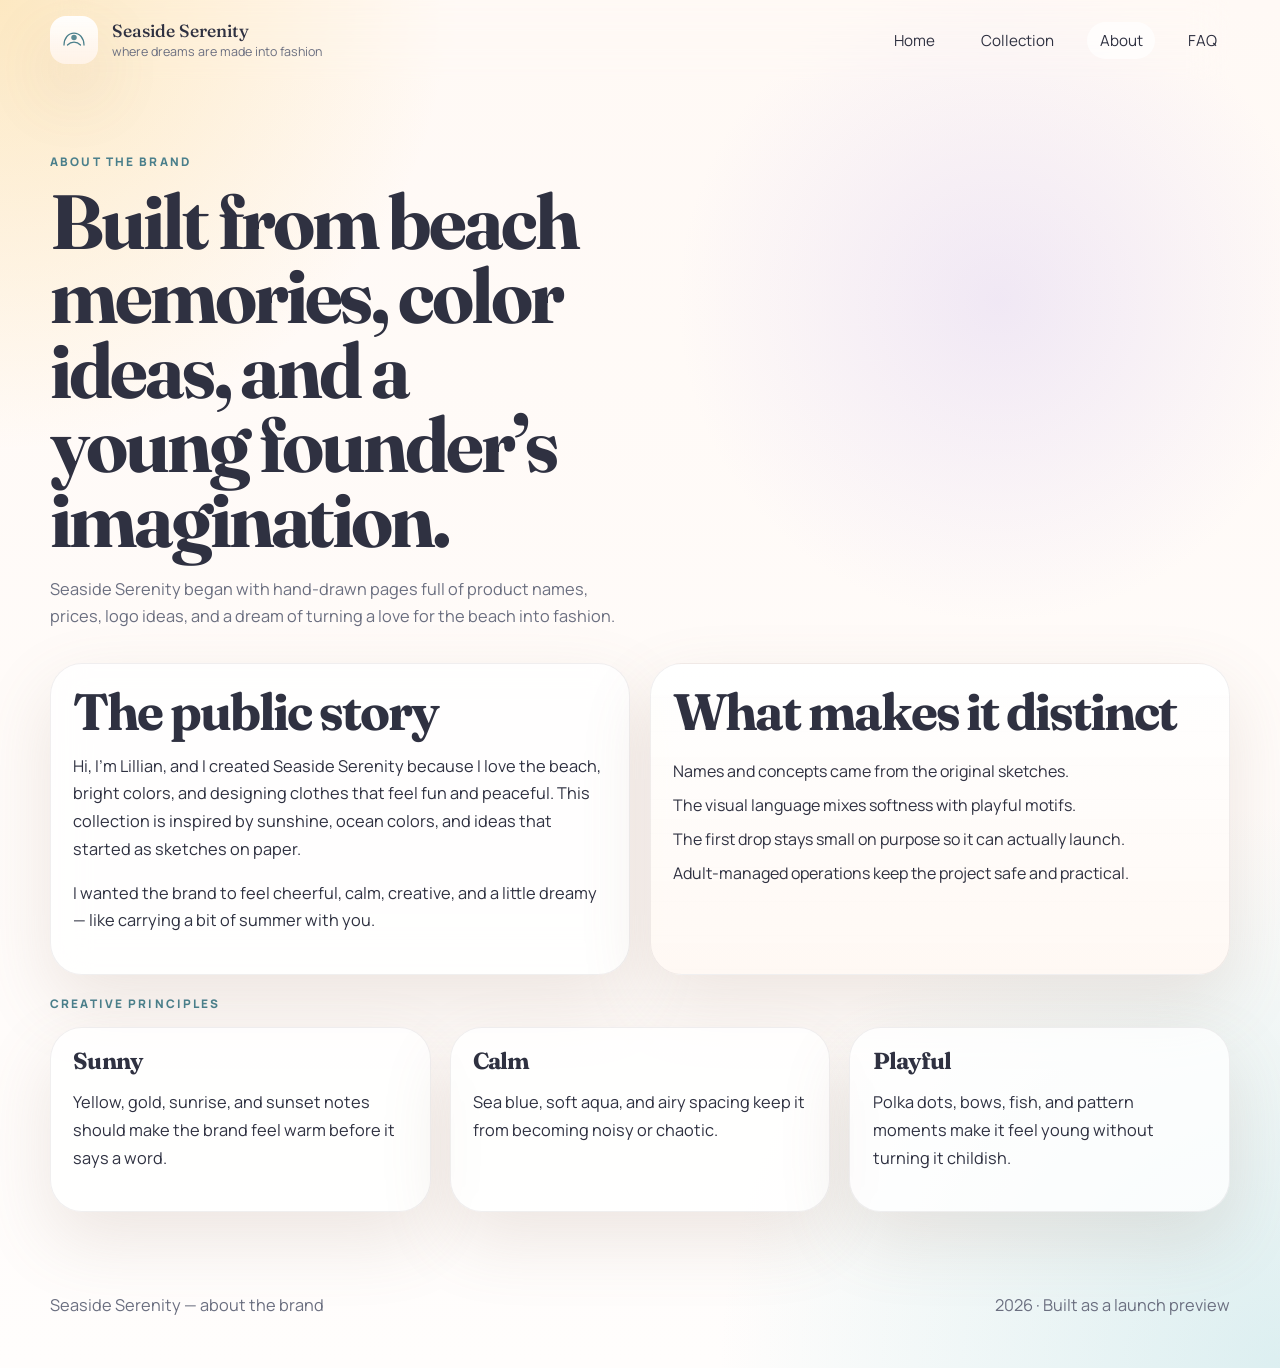
==== about.html @ aeed4488 "Initial Seaside Serenity launch preview" ====
<!DOCTYPE html>
<html lang="en">
  <head>
    <meta charset="UTF-8" />
    <meta name="viewport" content="width=device-width, initial-scale=1.0" />
    <title>About — Seaside Serenity</title>
    <meta name="description" content="The founder story and brand direction behind Seaside Serenity." />
    <link rel="preconnect" href="https://fonts.googleapis.com" />
    <link rel="preconnect" href="https://fonts.gstatic.com" crossorigin />
    <link
      href="https://fonts.googleapis.com/css2?family=Fraunces:opsz,wght@9..144,300;9..144,400;9..144,500;9..144,600&family=Manrope:wght@400;500;600;700;800&display=swap"
      rel="stylesheet"
    />
    <link rel="stylesheet" href="styles.css" />
  </head>
  <body>
    <div class="site-shell">
      <header class="topbar container">
        <a class="brand" href="index.html" aria-label="Seaside Serenity home">
          <span class="brand-mark" aria-hidden="true">
            <svg viewBox="0 0 64 64" role="img">
              <path d="M12 42c0-13.255 8.745-24 20-24s20 10.745 20 24" fill="none" stroke="currentColor" stroke-width="2.5" stroke-linecap="round" />
              <path d="M19 42c3.5-3.8 8-5.7 13-5.7 4.9 0 9.4 1.9 13 5.7" fill="none" stroke="currentColor" stroke-width="2.5" stroke-linecap="round" />
              <circle cx="32" cy="27" r="5.5" fill="currentColor" opacity=".9" />
            </svg>
          </span>
          <span>
            <strong>Seaside Serenity</strong>
            <em>where dreams are made into fashion</em>
          </span>
        </a>

        <button class="nav-toggle" aria-expanded="false" aria-controls="site-nav">Menu</button>
        <nav id="site-nav" class="site-nav">
          <a href="index.html">Home</a>
          <a href="collection.html">Collection</a>
          <a href="about.html" aria-current="page">About</a>
          <a href="index.html#faq">FAQ</a>
        </nav>
      </header>

      <main class="container section about-layout">
        <section class="about-hero reveal">
          <p class="eyebrow">About the brand</p>
          <h1>Built from beach memories, color ideas, and a young founder’s imagination.</h1>
          <p class="lede">
            Seaside Serenity began with hand-drawn pages full of product names, prices, logo ideas, and a dream of turning a love for the beach into fashion.
          </p>
        </section>

        <section class="about-grid">
          <article class="about-card card-soft reveal">
            <h2>The public story</h2>
            <p>
              Hi, I’m Lillian, and I created Seaside Serenity because I love the beach, bright colors, and designing clothes that feel fun and peaceful. This collection is inspired by sunshine, ocean colors, and ideas that started as sketches on paper.
            </p>
            <p>
              I wanted the brand to feel cheerful, calm, creative, and a little dreamy — like carrying a bit of summer with you.
            </p>
          </article>

          <article class="about-card lined-paper reveal delay-1">
            <h2>What makes it distinct</h2>
            <ul class="detail-list">
              <li>Names and concepts came from the original sketches.</li>
              <li>The visual language mixes softness with playful motifs.</li>
              <li>The first drop stays small on purpose so it can actually launch.</li>
              <li>Adult-managed operations keep the project safe and practical.</li>
            </ul>
          </article>
        </section>

        <section class="principles reveal">
          <p class="eyebrow">Creative principles</p>
          <div class="principle-grid">
            <article class="principle-card">
              <h3>Sunny</h3>
              <p>Yellow, gold, sunrise, and sunset notes should make the brand feel warm before it says a word.</p>
            </article>
            <article class="principle-card">
              <h3>Calm</h3>
              <p>Sea blue, soft aqua, and airy spacing keep it from becoming noisy or chaotic.</p>
            </article>
            <article class="principle-card">
              <h3>Playful</h3>
              <p>Polka dots, bows, fish, and pattern moments make it feel young without turning it childish.</p>
            </article>
          </div>
        </section>
      </main>

      <footer class="footer container">
        <p>Seaside Serenity — about the brand</p>
        <p><span id="year"></span> · Built as a launch preview</p>
      </footer>
    </div>
    <script src="script.js"></script>
  </body>
</html>
---- styles.css ----
:root {
  --bg: #fffaf4;
  --bg-alt: #fff3eb;
  --panel: rgba(255, 255, 255, 0.76);
  --panel-strong: rgba(255, 255, 255, 0.88);
  --text: #2f3141;
  --muted: #6b6f80;
  --sand: #ead8c6;
  --lavender: #c6b4ef;
  --sun: #f8c556;
  --coral: #f39b87;
  --sea: #8cced6;
  --deep-sea: #4a7f8b;
  --white: #ffffff;
  --line: rgba(64, 53, 71, 0.1);
  --shadow: 0 28px 70px rgba(145, 109, 91, 0.16);
  --radius-xl: 32px;
  --radius-lg: 24px;
  --radius-md: 18px;
  --max-width: 1180px;
}

* {
  box-sizing: border-box;
}

html {
  scroll-behavior: smooth;
}

body {
  margin: 0;
  min-height: 100vh;
  font-family: "Manrope", sans-serif;
  color: var(--text);
  background:
    radial-gradient(circle at top left, rgba(248, 197, 86, 0.32), transparent 24%),
    radial-gradient(circle at 78% 22%, rgba(198, 180, 239, 0.26), transparent 22%),
    radial-gradient(circle at bottom right, rgba(140, 206, 214, 0.3), transparent 30%),
    linear-gradient(180deg, #fff9f5 0%, #fffdfc 100%);
}

body::before {
  content: "";
  position: fixed;
  inset: 0;
  pointer-events: none;
  background-image:
    linear-gradient(rgba(255,255,255,0.28) 1px, transparent 1px),
    linear-gradient(90deg, rgba(255,255,255,0.18) 1px, transparent 1px);
  background-size: 36px 36px;
  mask-image: radial-gradient(circle at center, black, transparent 80%);
  opacity: 0.38;
}

img {
  max-width: 100%;
  display: block;
}

.site-shell {
  position: relative;
}

.container {
  width: min(calc(100% - 2rem), var(--max-width));
  margin: 0 auto;
}

.section {
  padding: 2rem 0 4rem;
}

.topbar {
  display: flex;
  align-items: center;
  justify-content: space-between;
  gap: 1rem;
  padding: 1rem 0;
  position: sticky;
  top: 0;
  z-index: 20;
  backdrop-filter: blur(18px);
}

.brand {
  display: inline-flex;
  align-items: center;
  gap: 0.9rem;
  text-decoration: none;
  color: inherit;
}

.brand span:last-child {
  display: flex;
  flex-direction: column;
  gap: 0.1rem;
}

.brand strong {
  font-family: "Fraunces", serif;
  font-size: 1.1rem;
  font-weight: 500;
}

.brand em {
  font-style: normal;
  color: var(--muted);
  font-size: 0.78rem;
}

.brand-mark {
  width: 3rem;
  height: 3rem;
  display: inline-grid;
  place-items: center;
  border-radius: 16px;
  background: linear-gradient(180deg, rgba(255,255,255,0.95), rgba(255,243,235,0.85));
  box-shadow: var(--shadow);
  color: var(--deep-sea);
}

.brand-mark svg {
  width: 2rem;
  height: 2rem;
}

.site-nav {
  display: flex;
  align-items: center;
  gap: 1.25rem;
}

.site-nav a,
.nav-toggle {
  color: var(--text);
  text-decoration: none;
  font-size: 0.95rem;
  background: transparent;
  border: 0;
  cursor: pointer;
  padding: 0.5rem 0.8rem;
  border-radius: 999px;
}

.site-nav a:hover,
.site-nav a[aria-current="page"],
.nav-toggle:hover {
  background: rgba(255,255,255,0.7);
}

.nav-toggle {
  display: none;
}

.hero {
  display: grid;
  grid-template-columns: minmax(0, 1.03fr) minmax(320px, 0.97fr);
  align-items: center;
  gap: 2rem;
  min-height: calc(100vh - 5.5rem);
}

.eyebrow {
  margin: 0 0 0.8rem;
  text-transform: uppercase;
  letter-spacing: 0.18em;
  font-size: 0.74rem;
  font-weight: 800;
  color: var(--deep-sea);
}

h1,
h2,
h3 {
  margin: 0;
  font-family: "Fraunces", serif;
  line-height: 0.97;
  letter-spacing: -0.04em;
}

h1 {
  font-size: clamp(3rem, 6vw, 5.5rem);
  max-width: 11ch;
}

h2 {
  font-size: clamp(2rem, 4vw, 3.25rem);
}

h3 {
  font-size: 1.45rem;
}

.lede,
p {
  line-height: 1.7;
  font-size: 1.02rem;
}

.lede {
  max-width: 58ch;
  color: var(--muted);
  margin: 1.15rem 0 0;
}

.hero-actions {
  display: flex;
  flex-wrap: wrap;
  gap: 0.9rem;
  margin-top: 1.6rem;
}

.button {
  display: inline-flex;
  align-items: center;
  justify-content: center;
  min-height: 3.1rem;
  padding: 0.9rem 1.3rem;
  border-radius: 999px;
  text-decoration: none;
  font-weight: 700;
  transition: transform 160ms ease, box-shadow 160ms ease, background 160ms ease;
}

.button:hover {
  transform: translateY(-1px);
}

.button-primary {
  background: linear-gradient(135deg, #2f6671, #4d95a5);
  color: white;
  box-shadow: 0 18px 50px rgba(77, 149, 165, 0.28);
}

.button-secondary {
  background: rgba(255,255,255,0.76);
  color: var(--text);
  border: 1px solid rgba(64, 53, 71, 0.08);
}

.hero-notes,
.detail-list {
  list-style: none;
  padding: 0;
  margin: 1.5rem 0 0;
  display: flex;
  flex-wrap: wrap;
  gap: 0.75rem;
}

.hero-notes li,
.pill,
.floating-tag {
  padding: 0.6rem 0.9rem;
  border-radius: 999px;
  background: rgba(255,255,255,0.75);
  border: 1px solid rgba(64, 53, 71, 0.08);
  box-shadow: 0 12px 30px rgba(125, 97, 82, 0.08);
}

.hero-art {
  position: relative;
  min-height: 560px;
  display: grid;
  place-items: center;
}

.sun-card {
  width: min(100%, 520px);
  aspect-ratio: 0.9;
  border-radius: 44px;
  padding: 1.15rem;
  background:
    linear-gradient(180deg, rgba(255,255,255,0.72), rgba(255,255,255,0.52)),
    linear-gradient(140deg, rgba(248, 197, 86, 0.15), rgba(198, 180, 239, 0.18), rgba(140, 206, 214, 0.18));
  position: relative;
}

.card-shadow {
  box-shadow: var(--shadow);
}

.sun-card-inner {
  height: 100%;
  border-radius: 36px;
  padding: 1.6rem;
  background: linear-gradient(180deg, rgba(255, 248, 241, 0.94), rgba(255,255,255,0.84));
  border: 1px solid rgba(64,53,71,0.08);
  display: flex;
  flex-direction: column;
}

.sun-card-inner h2 {
  font-size: clamp(2.5rem, 4.4vw, 4.4rem);
  margin-top: 0.25rem;
}

.sun-card-inner p {
  color: var(--muted);
  max-width: 28ch;
}

.mini-label,
.product-topline span,
.strip-panel span {
  font-size: 0.78rem;
  text-transform: uppercase;
  letter-spacing: 0.16em;
  font-weight: 800;
  color: var(--deep-sea);
}

.sun-arch {
  margin-top: auto;
  position: relative;
  height: 260px;
  border-radius: 220px 220px 32px 32px;
  overflow: hidden;
  background: linear-gradient(180deg, #fff0d1 0%, #ffcda5 37%, #8fcfd9 72%, #6ab0bb 100%);
}

.sun {
  width: 104px;
  height: 104px;
  border-radius: 50%;
  background: radial-gradient(circle at 35% 35%, #fff7cf 0%, #f9db7d 42%, #f2ba4b 80%);
  position: absolute;
  left: 50%;
  top: 50px;
  transform: translateX(-50%);
  box-shadow: 0 0 0 18px rgba(255, 245, 204, 0.32);
}

.wave {
  position: absolute;
  left: -10%;
  width: 120%;
  border-radius: 100% 100% 0 0;
}

.wave-one {
  bottom: 82px;
  height: 120px;
  background: rgba(255,255,255,0.26);
}

.wave-two {
  bottom: 40px;
  height: 100px;
  background: rgba(255,255,255,0.4);
}

.wave-three {
  bottom: 0;
  height: 96px;
  background: rgba(255,255,255,0.72);
}

.floating-tag {
  position: absolute;
  font-weight: 700;
  backdrop-filter: blur(10px);
}

.tag-a { top: 9%; right: 7%; }
.tag-b { bottom: 21%; left: 1%; }
.tag-c { bottom: 8%; right: 14%; }

.story-grid,
.about-grid,
.faq-grid,
.principle-grid,
.strip-panels {
  display: grid;
  gap: 1.2rem;
}

.story-grid,
.about-grid {
  grid-template-columns: repeat(2, minmax(0, 1fr));
}

.story-card,
.product-card,
.faq-card,
.about-card,
.principle-card,
.strip-panel,
.detail-card {
  border-radius: var(--radius-xl);
  border: 1px solid rgba(64, 53, 71, 0.08);
}

.story-card,
.faq-card,
.about-card,
.principle-card,
.strip-panel,
.detail-card {
  padding: 1.4rem;
}

.card-soft,
.faq-card,
.principle-card,
.strip-panel,
.detail-card {
  background: var(--panel);
  backdrop-filter: blur(18px);
  box-shadow: var(--shadow);
}

.lined-paper {
  background:
    linear-gradient(180deg, rgba(255,255,255,0.9), rgba(255,248,243,0.92)),
    repeating-linear-gradient(180deg, transparent 0, transparent 33px, rgba(98, 132, 140, 0.08) 33px, rgba(98, 132, 140, 0.08) 34px);
  box-shadow: var(--shadow);
}

.pill-row {
  display: flex;
  flex-wrap: wrap;
  gap: 0.7rem;
  margin: 1rem 0 1.2rem;
}

.muted { color: var(--muted); }

.section-heading {
  display: grid;
  gap: 0.6rem;
  max-width: 56rem;
  margin-bottom: 1.7rem;
}

.product-grid {
  display: grid;
  grid-template-columns: repeat(3, minmax(0, 1fr));
  gap: 1.2rem;
}

.product-card {
  overflow: hidden;
  background: var(--panel-strong);
  box-shadow: var(--shadow);
}

.product-art,
.detail-visual {
  min-height: 250px;
  background-color: #f4ece6;
  position: relative;
  overflow: hidden;
}

.product-art::before,
.product-art::after,
.detail-visual::before,
.detail-visual::after {
  content: "";
  position: absolute;
}

.sunset-art {
  background: linear-gradient(180deg, #ffe6bd 0%, #f9bf9a 36%, #8ec8d2 69%, #4f8793 100%);
}

.sunset-art::before,
.sunrise-art::before,
.yellow-art::before {
  width: 102px;
  height: 102px;
  border-radius: 50%;
  left: 50%;
  top: 46px;
  transform: translateX(-50%);
  background: radial-gradient(circle at 30% 30%, #fff7d5, #f4c864 78%);
}

.sunset-art::after,
.sunrise-art::after,
.yellow-art::after,
.detail-visual::after {
  left: -8%;
  width: 116%;
  bottom: -18px;
  height: 130px;
  border-radius: 100% 100% 0 0;
  background: rgba(255,255,255,0.72);
}

.sunrise-art {
  background: linear-gradient(180deg, #ffefcf 0%, #efd7ff 32%, #9ddce5 72%, #6aaeb9 100%);
}

.sunrise-art::before {
  box-shadow: 0 0 0 14px rgba(255, 248, 214, 0.22);
}

.sunrise-art::after {
  background: rgba(255,255,255,0.7);
  height: 150px;
}

.yellow-art {
  background: linear-gradient(180deg, #fff6d5 0%, #ffe595 45%, #ffd160 100%);
}

.yellow-art::before {
  top: 58px;
  width: 122px;
  height: 122px;
}

.yellow-art::after {
  display: none;
}

.fish-art {
  background: linear-gradient(180deg, #c0ecf1 0%, #9ed6de 38%, #5e92a0 100%);
}

.fish-art::before {
  width: 146px;
  height: 86px;
  left: 50%;
  top: 98px;
  transform: translateX(-50%);
  background: linear-gradient(135deg, #fff3ce, #f8ca6d);
  clip-path: ellipse(44% 48% at 42% 50%);
  border-radius: 50%;
}

.fish-art::after {
  width: 52px;
  height: 46px;
  right: 31%;
  top: 118px;
  background: linear-gradient(135deg, #ffd98b, #f3b64b);
  clip-path: polygon(0 50%, 100% 0, 100% 100%);
}

.bow-art {
  background: linear-gradient(180deg, #efeff4 0%, #cfcfdb 100%);
}

.bow-art::before,
.bow-art::after {
  top: 102px;
  width: 112px;
  height: 76px;
  background: #7c7e8c;
}

.bow-art::before {
  left: calc(50% - 76px);
  clip-path: polygon(0 50%, 100% 0, 78% 100%);
}

.bow-art::after {
  right: calc(50% - 76px);
  clip-path: polygon(100% 50%, 0 0, 22% 100%);
}

.dot-art {
  background: linear-gradient(180deg, #fffdfc 0%, #f2e7da 100%);
}

.dot-art::before {
  inset: 26px;
  background:
    radial-gradient(circle, rgba(84, 127, 139, 0.9) 0 12px, transparent 13px) 0 0 / 96px 96px,
    radial-gradient(circle, rgba(84, 127, 139, 0.9) 0 12px, transparent 13px) 48px 48px / 96px 96px;
}

.dot-art::after {
  display: none;
}

.product-body {
  padding: 1.2rem;
}

.product-topline {
  display: flex;
  justify-content: space-between;
  align-items: center;
  gap: 1rem;
}

.product-topline strong {
  font-size: 1rem;
}

.collection-strip {
  display: grid;
  gap: 1.5rem;
  padding: 2rem;
  border-radius: 36px;
  background: linear-gradient(135deg, rgba(79, 135, 147, 0.12), rgba(255, 255, 255, 0.76), rgba(243, 155, 135, 0.12));
  border: 1px solid rgba(64,53,71,0.08);
}

.strip-panels {
  grid-template-columns: repeat(3, minmax(0, 1fr));
}

.faq-grid,
.principle-grid {
  grid-template-columns: repeat(3, minmax(0, 1fr));
}

.footer {
  display: flex;
  justify-content: space-between;
  gap: 1rem;
  padding: 0 0 2rem;
  color: var(--muted);
  font-size: 0.95rem;
}

.about-layout {
  padding-top: 4.5rem;
}

.about-hero,
.collection-header {
  max-width: 56rem;
  margin-bottom: 2rem;
}

.principles {
  margin-top: 1.2rem;
}

.detail-grid {
  display: grid;
  gap: 1rem;
}

.detail-card {
  display: grid;
  grid-template-columns: 260px minmax(0, 1fr);
  gap: 1.1rem;
  align-items: center;
}

.detail-visual {
  min-height: 220px;
  border-radius: 22px;
}

.reveal {
  opacity: 0;
  transform: translateY(18px);
  animation: rise 680ms ease forwards;
}

.delay-1 { animation-delay: 120ms; }
.delay-2 { animation-delay: 240ms; }

@keyframes rise {
  to {
    opacity: 1;
    transform: translateY(0);
  }
}

@media (max-width: 980px) {
  .hero,
  .story-grid,
  .about-grid,
  .product-grid,
  .faq-grid,
  .principle-grid,
  .strip-panels,
  .detail-card {
    grid-template-columns: 1fr;
  }

  .hero {
    min-height: auto;
    padding-top: 3rem;
  }

  .hero-art {
    min-height: 440px;
  }

  h1 {
    max-width: 14ch;
  }
}

@media (max-width: 760px) {
  .topbar {
    align-items: flex-start;
    flex-wrap: wrap;
  }

  .nav-toggle {
    display: inline-flex;
    margin-left: auto;
  }

  .site-nav {
    display: none;
    width: 100%;
    flex-direction: column;
    align-items: stretch;
    padding-bottom: 0.5rem;
  }

  .site-nav.open {
    display: flex;
  }

  .site-nav a {
    background: rgba(255,255,255,0.6);
  }

  .section {
    padding: 1rem 0 3rem;
  }

  .footer {
    flex-direction: column;
  }

  .detail-card {
    padding: 1rem;
  }
}
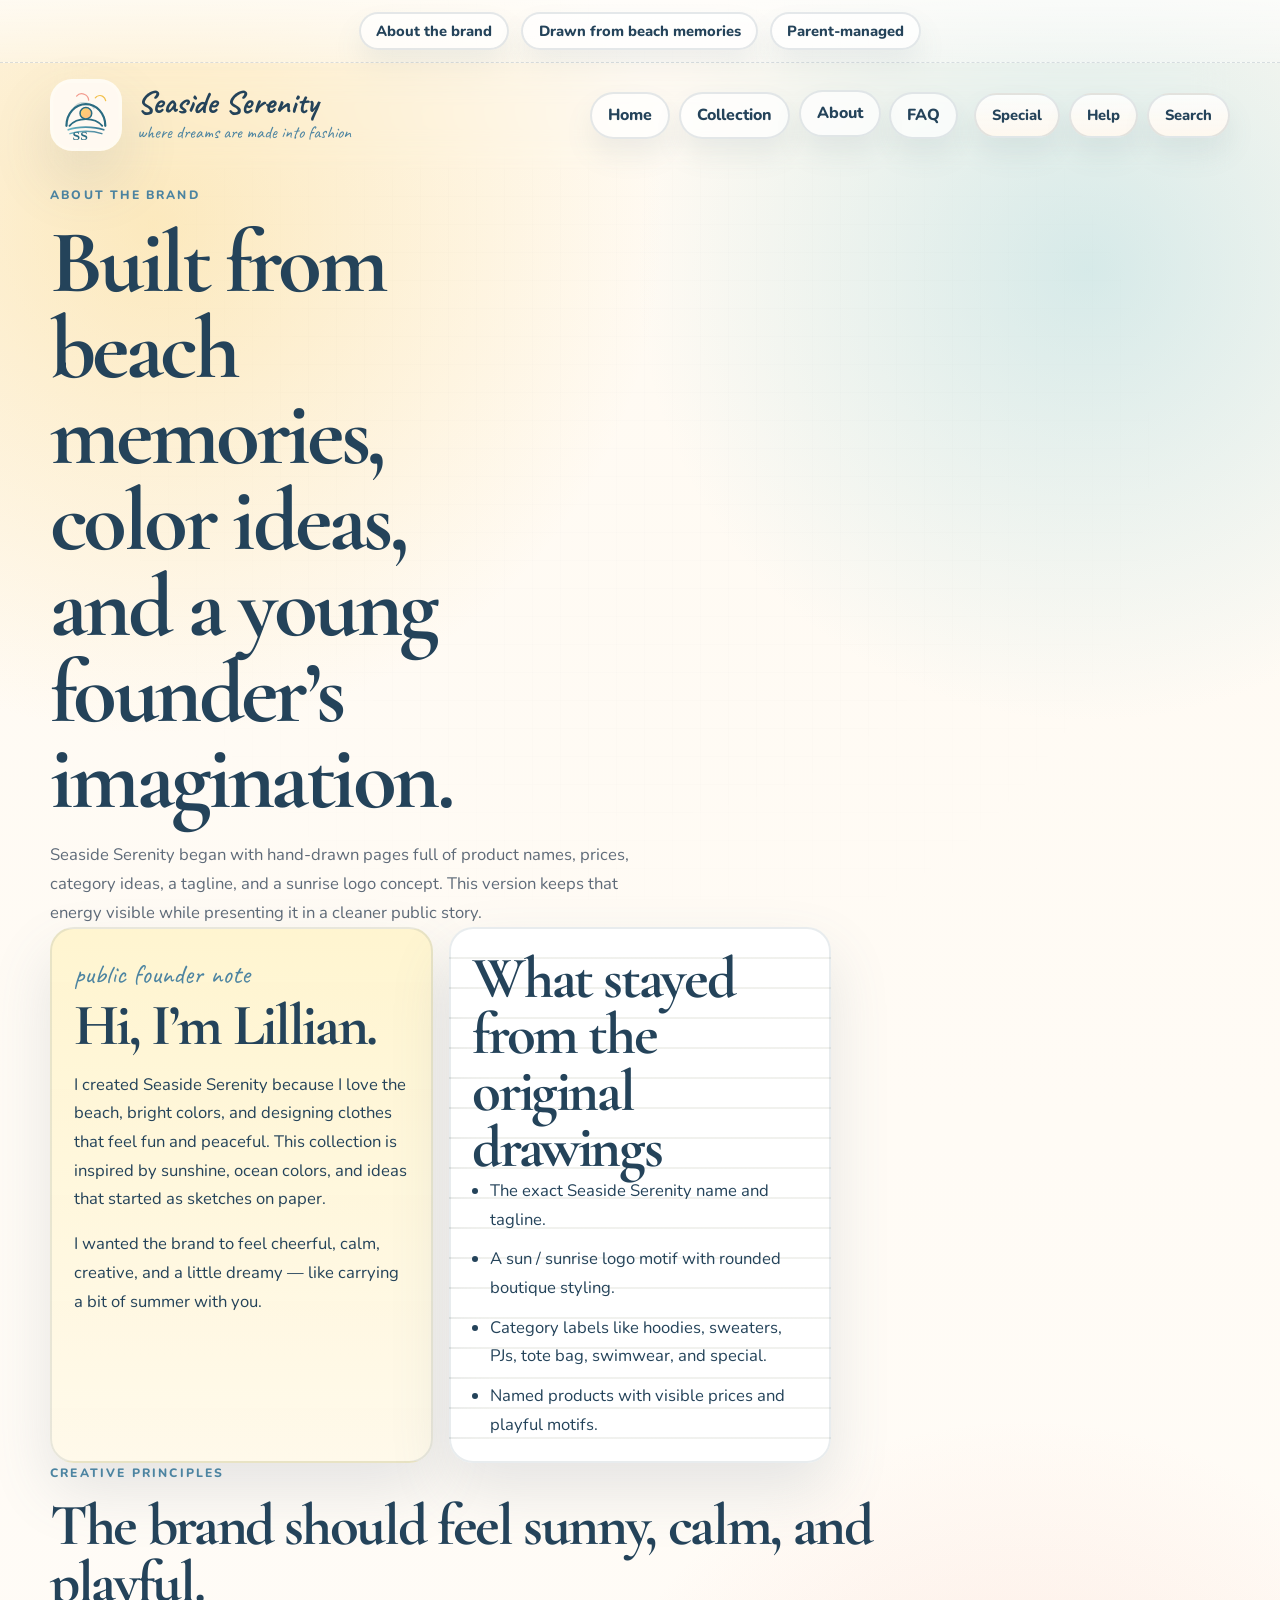
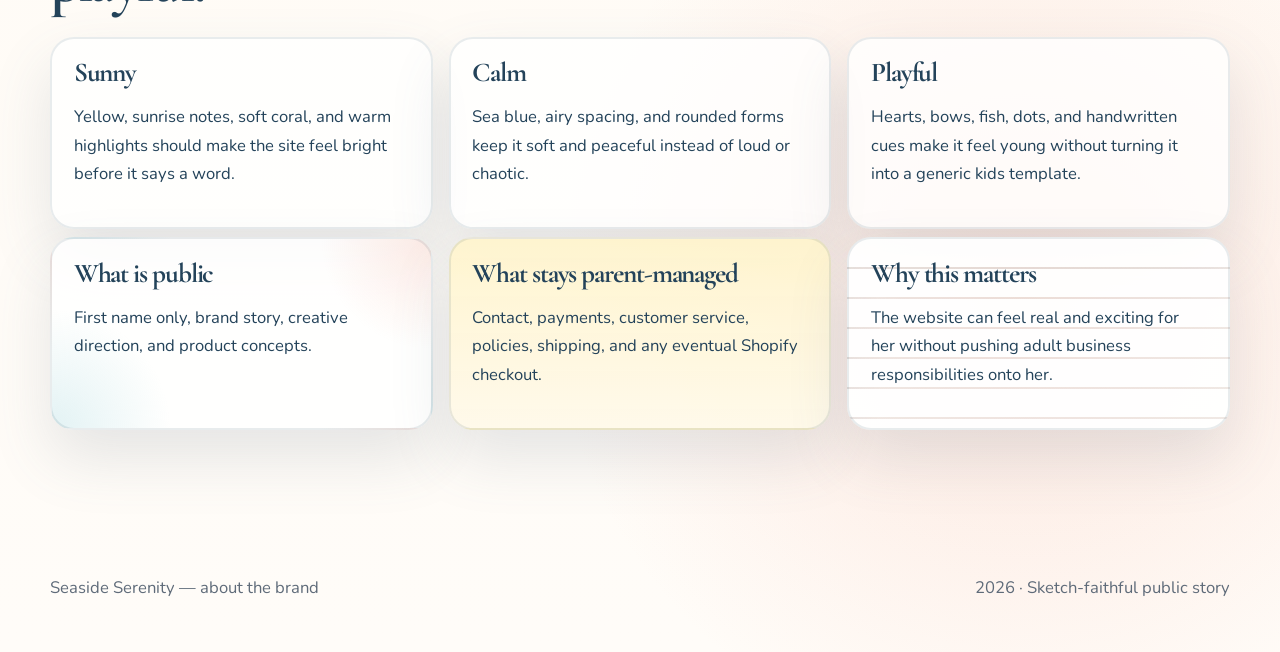
==== commit 3a2016f0: "Refine site to match sketch structure and chrome" ====
--- a/about.html
+++ b/about.html
@@ -4,26 +4,28 @@
     <meta charset="UTF-8" />
     <meta name="viewport" content="width=device-width, initial-scale=1.0" />
     <title>About — Seaside Serenity</title>
-    <meta name="description" content="The founder story and brand direction behind Seaside Serenity." />
+    <meta name="description" content="The public founder story and creative direction behind Seaside Serenity." />
     <link rel="preconnect" href="https://fonts.googleapis.com" />
     <link rel="preconnect" href="https://fonts.gstatic.com" crossorigin />
     <link
-      href="https://fonts.googleapis.com/css2?family=Fraunces:opsz,wght@9..144,300;9..144,400;9..144,500;9..144,600&family=Manrope:wght@400;500;600;700;800&display=swap"
+      href="https://fonts.googleapis.com/css2?family=Caveat:wght@500;700&family=Cormorant+Garamond:wght@400;500;600;700&family=Nunito:wght@500;700;800&display=swap"
       rel="stylesheet"
     />
     <link rel="stylesheet" href="styles.css" />
   </head>
   <body>
     <div class="site-shell">
+      <div class="announcement-bar">
+        <div class="container announcement-inner">
+          <span>About the brand</span>
+          <span>Drawn from beach memories</span>
+          <span>Parent-managed</span>
+        </div>
+      </div>
+
       <header class="topbar container">
         <a class="brand" href="index.html" aria-label="Seaside Serenity home">
-          <span class="brand-mark" aria-hidden="true">
-            <svg viewBox="0 0 64 64" role="img">
-              <path d="M12 42c0-13.255 8.745-24 20-24s20 10.745 20 24" fill="none" stroke="currentColor" stroke-width="2.5" stroke-linecap="round" />
-              <path d="M19 42c3.5-3.8 8-5.7 13-5.7 4.9 0 9.4 1.9 13 5.7" fill="none" stroke="currentColor" stroke-width="2.5" stroke-linecap="round" />
-              <circle cx="32" cy="27" r="5.5" fill="currentColor" opacity=".9" />
-            </svg>
-          </span>
+          <img src="assets/logo-seaside-serenity.svg" alt="Seaside Serenity logo" />
           <span>
             <strong>Seaside Serenity</strong>
             <em>where dreams are made into fashion</em>
@@ -31,12 +33,20 @@
         </a>
 
         <button class="nav-toggle" aria-expanded="false" aria-controls="site-nav">Menu</button>
-        <nav id="site-nav" class="site-nav">
-          <a href="index.html">Home</a>
-          <a href="collection.html">Collection</a>
-          <a href="about.html" aria-current="page">About</a>
-          <a href="index.html#faq">FAQ</a>
-        </nav>
+
+        <div class="header-actions">
+          <nav id="site-nav" class="site-nav" aria-label="Primary">
+            <a href="index.html">Home</a>
+            <a href="collection.html">Collection</a>
+            <a href="about.html" aria-current="page">About</a>
+            <a href="index.html#faq">FAQ</a>
+          </nav>
+          <div class="utility-actions">
+            <a class="utility-pill" href="collection.html#special">Special</a>
+            <a class="utility-pill" href="index.html#faq">Help</a>
+            <a class="utility-pill" href="collection.html">Search</a>
+          </div>
+        </div>
       </header>
 
       <main class="container section about-layout">
@@ -44,46 +54,67 @@
           <p class="eyebrow">About the brand</p>
           <h1>Built from beach memories, color ideas, and a young founder’s imagination.</h1>
           <p class="lede">
-            Seaside Serenity began with hand-drawn pages full of product names, prices, logo ideas, and a dream of turning a love for the beach into fashion.
+            Seaside Serenity began with hand-drawn pages full of product names, prices, category ideas, a tagline, and a sunrise logo concept. This version keeps that energy visible while presenting it in a cleaner public story.
           </p>
         </section>
 
         <section class="about-grid">
-          <article class="about-card card-soft reveal">
-            <h2>The public story</h2>
+          <article class="about-card note-card reveal">
+            <p class="scribble">public founder note</p>
+            <h2>Hi, I’m Lillian.</h2>
             <p>
-              Hi, I’m Lillian, and I created Seaside Serenity because I love the beach, bright colors, and designing clothes that feel fun and peaceful. This collection is inspired by sunshine, ocean colors, and ideas that started as sketches on paper.
+              I created Seaside Serenity because I love the beach, bright colors, and designing clothes that feel fun and peaceful. This collection is inspired by sunshine, ocean colors, and ideas that started as sketches on paper.
             </p>
             <p>
               I wanted the brand to feel cheerful, calm, creative, and a little dreamy — like carrying a bit of summer with you.
             </p>
           </article>
 
-          <article class="about-card lined-paper reveal delay-1">
-            <h2>What makes it distinct</h2>
-            <ul class="detail-list">
-              <li>Names and concepts came from the original sketches.</li>
-              <li>The visual language mixes softness with playful motifs.</li>
-              <li>The first drop stays small on purpose so it can actually launch.</li>
-              <li>Adult-managed operations keep the project safe and practical.</li>
+          <article class="about-card lined-card reveal delay-1">
+            <h2>What stayed from the original drawings</h2>
+            <ul class="detail-list stacked">
+              <li>The exact Seaside Serenity name and tagline.</li>
+              <li>A sun / sunrise logo motif with rounded boutique styling.</li>
+              <li>Category labels like hoodies, sweaters, PJs, tote bag, swimwear, and special.</li>
+              <li>Named products with visible prices and playful motifs.</li>
             </ul>
           </article>
         </section>
 
         <section class="principles reveal">
-          <p class="eyebrow">Creative principles</p>
+          <div class="section-heading left">
+            <p class="eyebrow">Creative principles</p>
+            <h2>The brand should feel sunny, calm, and playful.</h2>
+          </div>
           <div class="principle-grid">
             <article class="principle-card">
               <h3>Sunny</h3>
-              <p>Yellow, gold, sunrise, and sunset notes should make the brand feel warm before it says a word.</p>
+              <p>Yellow, sunrise notes, soft coral, and warm highlights should make the site feel bright before it says a word.</p>
             </article>
             <article class="principle-card">
               <h3>Calm</h3>
-              <p>Sea blue, soft aqua, and airy spacing keep it from becoming noisy or chaotic.</p>
+              <p>Sea blue, airy spacing, and rounded forms keep it soft and peaceful instead of loud or chaotic.</p>
             </article>
             <article class="principle-card">
               <h3>Playful</h3>
-              <p>Polka dots, bows, fish, and pattern moments make it feel young without turning it childish.</p>
+              <p>Hearts, bows, fish, dots, and handwritten cues make it feel young without turning it into a generic kids template.</p>
+            </article>
+          </div>
+        </section>
+
+        <section class="section sketch-board reveal">
+          <div class="board-grid">
+            <article class="board-card wash-card">
+              <h3>What is public</h3>
+              <p>First name only, brand story, creative direction, and product concepts.</p>
+            </article>
+            <article class="board-card note-card">
+              <h3>What stays parent-managed</h3>
+              <p>Contact, payments, customer service, policies, shipping, and any eventual Shopify checkout.</p>
+            </article>
+            <article class="board-card lined-card">
+              <h3>Why this matters</h3>
+              <p>The website can feel real and exciting for her without pushing adult business responsibilities onto her.</p>
             </article>
           </div>
         </section>
@@ -91,7 +122,7 @@
 
       <footer class="footer container">
         <p>Seaside Serenity — about the brand</p>
-        <p><span id="year"></span> · Built as a launch preview</p>
+        <p><span id="year"></span> · Sketch-faithful public story</p>
       </footer>
     </div>
     <script src="script.js"></script>
--- a/styles.css
+++ b/styles.css
@@ -1,22 +1,24 @@
 :root {
-  --bg: #fffaf4;
-  --bg-alt: #fff3eb;
-  --panel: rgba(255, 255, 255, 0.76);
-  --panel-strong: rgba(255, 255, 255, 0.88);
-  --text: #2f3141;
-  --muted: #6b6f80;
-  --sand: #ead8c6;
-  --lavender: #c6b4ef;
-  --sun: #f8c556;
-  --coral: #f39b87;
-  --sea: #8cced6;
-  --deep-sea: #4a7f8b;
-  --white: #ffffff;
-  --line: rgba(64, 53, 71, 0.1);
-  --shadow: 0 28px 70px rgba(145, 109, 91, 0.16);
-  --radius-xl: 32px;
+  --bg: #fff8ef;
+  --bg-alt: #fff0da;
+  --ink: #24435a;
+  --muted: #5f6b79;
+  --sun: #f6c757;
+  --sand: #efd3ac;
+  --sea: #88cad5;
+  --sea-deep: #4c84a1;
+  --coral: #f4a48e;
+  --foam: #fcfbf8;
+  --lavender: #d8c8f1;
+  --line: rgba(36, 67, 90, 0.14);
+  --panel: rgba(255, 255, 255, 0.78);
+  --panel-strong: rgba(255, 255, 255, 0.92);
+  --shadow: 0 28px 60px rgba(91, 114, 130, 0.16);
+  --shadow-soft: 0 16px 28px rgba(91, 114, 130, 0.1);
+  --radius-xl: 34px;
   --radius-lg: 24px;
   --radius-md: 18px;
+  --radius-sm: 14px;
   --max-width: 1180px;
 }
 
@@ -31,13 +33,13 @@
 body {
   margin: 0;
   min-height: 100vh;
-  font-family: "Manrope", sans-serif;
-  color: var(--text);
-  background:
-    radial-gradient(circle at top left, rgba(248, 197, 86, 0.32), transparent 24%),
-    radial-gradient(circle at 78% 22%, rgba(198, 180, 239, 0.26), transparent 22%),
-    radial-gradient(circle at bottom right, rgba(140, 206, 214, 0.3), transparent 30%),
-    linear-gradient(180deg, #fff9f5 0%, #fffdfc 100%);
+  font-family: "Nunito", sans-serif;
+  color: var(--ink);
+  background:
+    radial-gradient(circle at 12% 10%, rgba(246, 199, 87, 0.34), transparent 22%),
+    radial-gradient(circle at 85% 12%, rgba(136, 202, 213, 0.34), transparent 20%),
+    radial-gradient(circle at 80% 84%, rgba(244, 164, 142, 0.24), transparent 22%),
+    linear-gradient(180deg, #fffaf2 0%, #fffcf8 100%);
 }
 
 body::before {
@@ -45,12 +47,12 @@
   position: fixed;
   inset: 0;
   pointer-events: none;
+  opacity: 0.22;
   background-image:
-    linear-gradient(rgba(255,255,255,0.28) 1px, transparent 1px),
-    linear-gradient(90deg, rgba(255,255,255,0.18) 1px, transparent 1px);
-  background-size: 36px 36px;
-  mask-image: radial-gradient(circle at center, black, transparent 80%);
-  opacity: 0.38;
+    linear-gradient(rgba(36, 67, 90, 0.05) 1px, transparent 1px),
+    linear-gradient(90deg, rgba(36, 67, 90, 0.05) 1px, transparent 1px);
+  background-size: 28px 28px;
+  mask-image: radial-gradient(circle at center, black 26%, transparent 86%);
 }
 
 img {
@@ -58,17 +60,61 @@
   display: block;
 }
 
-.site-shell {
-  position: relative;
-}
-
 .container {
   width: min(calc(100% - 2rem), var(--max-width));
   margin: 0 auto;
 }
 
 .section {
-  padding: 2rem 0 4rem;
+  padding: 2.25rem 0 4rem;
+}
+
+.announcement-bar {
+  border-bottom: 1px dashed rgba(36, 67, 90, 0.16);
+  background: linear-gradient(180deg, rgba(255,255,255,0.65), rgba(255,255,255,0.32));
+}
+
+.announcement-inner,
+.ribbon-track,
+.catalog-chrome {
+  display: flex;
+  flex-wrap: wrap;
+  gap: 0.75rem;
+}
+
+.announcement-inner {
+  justify-content: center;
+  padding: 0.75rem 0;
+}
+
+.announcement-inner span,
+.ribbon-track span,
+.catalog-chrome span,
+.hero-notes span,
+.utility-pill,
+.window-chip {
+  display: inline-flex;
+  align-items: center;
+  justify-content: center;
+  min-height: 2.3rem;
+  padding: 0.45rem 0.95rem;
+  border-radius: 999px;
+  border: 2px solid rgba(36, 67, 90, 0.12);
+  background: rgba(255, 255, 255, 0.7);
+  box-shadow: var(--shadow-soft);
+}
+
+.announcement-inner span,
+.ribbon-track span,
+.catalog-chrome span,
+.hero-notes span,
+.utility-pill {
+  font-size: 0.92rem;
+  font-weight: 800;
+}
+
+.site-shell {
+  position: relative;
 }
 
 .topbar {
@@ -76,138 +122,161 @@
   align-items: center;
   justify-content: space-between;
   gap: 1rem;
-  padding: 1rem 0;
+  padding: 1rem 0 1.1rem;
   position: sticky;
   top: 0;
   z-index: 20;
-  backdrop-filter: blur(18px);
+  backdrop-filter: blur(16px);
 }
 
 .brand {
   display: inline-flex;
   align-items: center;
-  gap: 0.9rem;
+  gap: 0.95rem;
   text-decoration: none;
   color: inherit;
 }
 
+.brand img {
+  width: 4.5rem;
+  height: 4.5rem;
+  border-radius: 22px;
+  background: rgba(255,255,255,0.75);
+  padding: 0.2rem;
+  box-shadow: var(--shadow);
+}
+
 .brand span:last-child {
   display: flex;
   flex-direction: column;
-  gap: 0.1rem;
+  gap: 0.12rem;
+}
+
+.brand strong,
+.brand em,
+.scribble,
+.window-chip {
+  font-family: "Caveat", cursive;
 }
 
 .brand strong {
-  font-family: "Fraunces", serif;
-  font-size: 1.1rem;
-  font-weight: 500;
+  font-size: 2rem;
+  line-height: 0.95;
+  font-weight: 700;
 }
 
 .brand em {
   font-style: normal;
-  color: var(--muted);
-  font-size: 0.78rem;
-}
-
-.brand-mark {
-  width: 3rem;
-  height: 3rem;
-  display: inline-grid;
-  place-items: center;
-  border-radius: 16px;
-  background: linear-gradient(180deg, rgba(255,255,255,0.95), rgba(255,243,235,0.85));
-  box-shadow: var(--shadow);
-  color: var(--deep-sea);
-}
-
-.brand-mark svg {
-  width: 2rem;
-  height: 2rem;
-}
-
-.site-nav {
-  display: flex;
-  align-items: center;
-  gap: 1.25rem;
+  font-size: 1.1rem;
+  color: var(--sea-deep);
+}
+
+.header-actions {
+  display: flex;
+  align-items: center;
+  gap: 1rem;
+}
+
+.site-nav,
+.utility-actions {
+  display: flex;
+  align-items: center;
+  gap: 0.55rem;
 }
 
 .site-nav a,
-.nav-toggle {
-  color: var(--text);
+.nav-toggle,
+.utility-pill {
   text-decoration: none;
-  font-size: 0.95rem;
-  background: transparent;
-  border: 0;
-  cursor: pointer;
-  padding: 0.5rem 0.8rem;
+  color: var(--ink);
+  padding: 0.65rem 1rem;
   border-radius: 999px;
+  border: 2px solid rgba(36, 67, 90, 0.12);
+  background: rgba(255,255,255,0.72);
+  box-shadow: var(--shadow-soft);
+  font-weight: 800;
 }
 
 .site-nav a:hover,
 .site-nav a[aria-current="page"],
-.nav-toggle:hover {
-  background: rgba(255,255,255,0.7);
+.nav-toggle:hover,
+.utility-pill:hover,
+.button:hover {
+  transform: translateY(-2px) rotate(-0.4deg);
+}
+
+.utility-pill {
+  background: linear-gradient(180deg, rgba(255,255,255,0.82), rgba(255,248,239,0.95));
 }
 
 .nav-toggle {
   display: none;
+  cursor: pointer;
+}
+
+.category-ribbon {
+  padding-bottom: 1rem;
+}
+
+.ribbon-track {
+  justify-content: center;
 }
 
 .hero {
   display: grid;
-  grid-template-columns: minmax(0, 1.03fr) minmax(320px, 0.97fr);
-  align-items: center;
+  grid-template-columns: minmax(0, 1.02fr) minmax(320px, 0.98fr);
   gap: 2rem;
-  min-height: calc(100vh - 5.5rem);
+  align-items: center;
+  min-height: calc(100vh - 10rem);
 }
 
 .eyebrow {
-  margin: 0 0 0.8rem;
+  margin: 0 0 0.9rem;
   text-transform: uppercase;
   letter-spacing: 0.18em;
-  font-size: 0.74rem;
+  font-size: 0.76rem;
   font-weight: 800;
-  color: var(--deep-sea);
+  color: var(--sea-deep);
 }
 
 h1,
 h2,
 h3 {
   margin: 0;
-  font-family: "Fraunces", serif;
-  line-height: 0.97;
+  font-family: "Cormorant Garamond", serif;
+  line-height: 0.96;
   letter-spacing: -0.04em;
 }
 
 h1 {
-  font-size: clamp(3rem, 6vw, 5.5rem);
+  font-size: clamp(3.4rem, 7vw, 6.2rem);
   max-width: 11ch;
 }
 
 h2 {
-  font-size: clamp(2rem, 4vw, 3.25rem);
+  font-size: clamp(2.2rem, 4.6vw, 3.9rem);
 }
 
 h3 {
-  font-size: 1.45rem;
-}
-
-.lede,
-p {
-  line-height: 1.7;
-  font-size: 1.02rem;
+  font-size: 1.7rem;
+}
+
+p,
+li {
+  font-size: 1.04rem;
+  line-height: 1.72;
 }
 
 .lede {
   max-width: 58ch;
   color: var(--muted);
-  margin: 1.15rem 0 0;
+  margin: 1.2rem 0 0;
 }
 
 .hero-actions {
   display: flex;
   flex-wrap: wrap;
-  gap: 0.9rem;
+  gap: 0.85rem;
   margin-top: 1.6rem;
 }
 
@@ -215,450 +284,356 @@
   display: inline-flex;
   align-items: center;
   justify-content: center;
-  min-height: 3.1rem;
-  padding: 0.9rem 1.3rem;
+  min-height: 3.25rem;
+  padding: 0.95rem 1.35rem;
   border-radius: 999px;
   text-decoration: none;
-  font-weight: 700;
-  transition: transform 160ms ease, box-shadow 160ms ease, background 160ms ease;
-}
-
-.button:hover {
-  transform: translateY(-1px);
+  border: 2px solid rgba(36, 67, 90, 0.12);
+  font-weight: 800;
+  box-shadow: var(--shadow-soft);
+  transition: transform 160ms ease, box-shadow 160ms ease;
 }
 
 .button-primary {
-  background: linear-gradient(135deg, #2f6671, #4d95a5);
   color: white;
-  box-shadow: 0 18px 50px rgba(77, 149, 165, 0.28);
+  background: linear-gradient(135deg, #2a6c82, #65afc0);
 }
 
 .button-secondary {
-  background: rgba(255,255,255,0.76);
-  color: var(--text);
-  border: 1px solid rgba(64, 53, 71, 0.08);
-}
-
-.hero-notes,
-.detail-list {
-  list-style: none;
-  padding: 0;
-  margin: 1.5rem 0 0;
+  color: var(--ink);
+  background: rgba(255,255,255,0.82);
+}
+
+.hero-notes {
   display: flex;
   flex-wrap: wrap;
-  gap: 0.75rem;
-}
-
-.hero-notes li,
-.pill,
-.floating-tag {
-  padding: 0.6rem 0.9rem;
-  border-radius: 999px;
-  background: rgba(255,255,255,0.75);
-  border: 1px solid rgba(64, 53, 71, 0.08);
-  box-shadow: 0 12px 30px rgba(125, 97, 82, 0.08);
-}
-
-.hero-art {
+  gap: 0.8rem;
+  margin-top: 1.4rem;
+}
+
+.hero-window {
   position: relative;
-  min-height: 560px;
-  display: grid;
-  place-items: center;
-}
-
-.sun-card {
-  width: min(100%, 520px);
-  aspect-ratio: 0.9;
-  border-radius: 44px;
-  padding: 1.15rem;
-  background:
-    linear-gradient(180deg, rgba(255,255,255,0.72), rgba(255,255,255,0.52)),
-    linear-gradient(140deg, rgba(248, 197, 86, 0.15), rgba(198, 180, 239, 0.18), rgba(140, 206, 214, 0.18));
-  position: relative;
-}
-
-.card-shadow {
-  box-shadow: var(--shadow);
-}
-
-.sun-card-inner {
-  height: 100%;
-  border-radius: 36px;
-  padding: 1.6rem;
-  background: linear-gradient(180deg, rgba(255, 248, 241, 0.94), rgba(255,255,255,0.84));
-  border: 1px solid rgba(64,53,71,0.08);
-  display: flex;
-  flex-direction: column;
-}
-
-.sun-card-inner h2 {
-  font-size: clamp(2.5rem, 4.4vw, 4.4rem);
-  margin-top: 0.25rem;
-}
-
-.sun-card-inner p {
-  color: var(--muted);
-  max-width: 28ch;
-}
-
-.mini-label,
-.product-topline span,
-.strip-panel span {
-  font-size: 0.78rem;
-  text-transform: uppercase;
-  letter-spacing: 0.16em;
-  font-weight: 800;
-  color: var(--deep-sea);
-}
-
-.sun-arch {
-  margin-top: auto;
-  position: relative;
-  height: 260px;
-  border-radius: 220px 220px 32px 32px;
-  overflow: hidden;
-  background: linear-gradient(180deg, #fff0d1 0%, #ffcda5 37%, #8fcfd9 72%, #6ab0bb 100%);
-}
-
-.sun {
-  width: 104px;
-  height: 104px;
-  border-radius: 50%;
-  background: radial-gradient(circle at 35% 35%, #fff7cf 0%, #f9db7d 42%, #f2ba4b 80%);
-  position: absolute;
-  left: 50%;
-  top: 50px;
-  transform: translateX(-50%);
-  box-shadow: 0 0 0 18px rgba(255, 245, 204, 0.32);
-}
-
-.wave {
-  position: absolute;
-  left: -10%;
-  width: 120%;
-  border-radius: 100% 100% 0 0;
-}
-
-.wave-one {
-  bottom: 82px;
-  height: 120px;
-  background: rgba(255,255,255,0.26);
-}
-
-.wave-two {
-  bottom: 40px;
-  height: 100px;
-  background: rgba(255,255,255,0.4);
-}
-
-.wave-three {
-  bottom: 0;
-  height: 96px;
-  background: rgba(255,255,255,0.72);
-}
-
-.floating-tag {
-  position: absolute;
-  font-weight: 700;
-  backdrop-filter: blur(10px);
-}
-
-.tag-a { top: 9%; right: 7%; }
-.tag-b { bottom: 21%; left: 1%; }
-.tag-c { bottom: 8%; right: 14%; }
-
-.story-grid,
-.about-grid,
-.faq-grid,
-.principle-grid,
-.strip-panels {
-  display: grid;
-  gap: 1.2rem;
-}
-
-.story-grid,
-.about-grid {
-  grid-template-columns: repeat(2, minmax(0, 1fr));
-}
-
-.story-card,
+}
+
+.window-card,
 .product-card,
 .faq-card,
 .about-card,
 .principle-card,
+.detail-card,
+.board-card,
+.strip-panel {
+  border-radius: var(--radius-lg);
+  border: 2px solid rgba(36, 67, 90, 0.1);
+  background: var(--panel);
+  box-shadow: var(--shadow);
+}
+
+.window-card {
+  padding: 1.4rem;
+  background:
+    linear-gradient(180deg, rgba(255,255,255,0.92), rgba(255,248,239,0.82)),
+    linear-gradient(135deg, rgba(255,255,255,0.45), rgba(255,255,255,0.1));
+}
+
+.window-topline,
+.product-topline {
+  display: flex;
+  align-items: center;
+  justify-content: space-between;
+  gap: 0.75rem;
+}
+
+.window-chip {
+  font-size: 1.05rem;
+  font-weight: 700;
+}
+
+.window-chip.alt {
+  color: var(--sea-deep);
+}
+
+.window-logo {
+  margin: 1rem auto 0.75rem;
+  max-width: 19rem;
+}
+
+.window-copy {
+  text-align: center;
+}
+
+.scribble {
+  margin: 0;
+  font-size: 1.7rem;
+  color: var(--sea-deep);
+}
+
+.heart-divider {
+  margin: 0.5rem 0 0.35rem;
+  font-size: 1.2rem;
+  letter-spacing: 0.3rem;
+  color: #df8095;
+}
+
+.mini-cards {
+  display: grid;
+  grid-template-columns: repeat(3, minmax(0, 1fr));
+  gap: 0.75rem;
+  margin-top: 1.25rem;
+}
+
+.mini-cards article {
+  padding: 0.8rem;
+  border-radius: var(--radius-md);
+  background: rgba(255,255,255,0.82);
+  border: 1px dashed rgba(36, 67, 90, 0.2);
+  display: grid;
+  gap: 0.25rem;
+  text-align: center;
+}
+
+.mini-cards strong,
+.product-topline strong,
+.product-topline span {
+  font-size: 0.98rem;
+}
+
+.section-heading {
+  max-width: 56rem;
+  margin-bottom: 1.6rem;
+}
+
+.section-heading.left {
+  margin-left: 0;
+}
+
+.sketch-board,
+.special-section {
+  padding-top: 0.5rem;
+}
+
+.board-grid,
+.principle-grid,
+.promise-panels,
+.faq-grid,
+.about-grid {
+  display: grid;
+  gap: 1rem;
+}
+
+.board-grid {
+  grid-template-columns: repeat(3, minmax(0, 1fr));
+}
+
+.board-card,
 .strip-panel,
-.detail-card {
-  border-radius: var(--radius-xl);
-  border: 1px solid rgba(64, 53, 71, 0.08);
-}
-
-.story-card,
-.faq-card,
+.principle-card,
 .about-card,
-.principle-card,
-.strip-panel,
-.detail-card {
-  padding: 1.4rem;
-}
-
-.card-soft,
-.faq-card,
-.principle-card,
-.strip-panel,
-.detail-card {
-  background: var(--panel);
-  backdrop-filter: blur(18px);
-  box-shadow: var(--shadow);
-}
-
-.lined-paper {
-  background:
-    linear-gradient(180deg, rgba(255,255,255,0.9), rgba(255,248,243,0.92)),
-    repeating-linear-gradient(180deg, transparent 0, transparent 33px, rgba(98, 132, 140, 0.08) 33px, rgba(98, 132, 140, 0.08) 34px);
-  box-shadow: var(--shadow);
-}
-
-.pill-row {
-  display: flex;
-  flex-wrap: wrap;
+.faq-card {
+  padding: 1.35rem;
+}
+
+.lined-card {
+  background:
+    repeating-linear-gradient(
+      180deg,
+      rgba(255,255,255,0.94) 0,
+      rgba(255,255,255,0.94) 28px,
+      rgba(76,132,161,0.08) 28px,
+      rgba(76,132,161,0.08) 30px
+    );
+}
+
+.note-card {
+  background:
+    linear-gradient(180deg, rgba(255,244,204,0.92), rgba(255,249,233,0.94));
+}
+
+.wash-card {
+  background:
+    radial-gradient(circle at top right, rgba(244,164,142,0.22), transparent 26%),
+    radial-gradient(circle at bottom left, rgba(136,202,213,0.24), transparent 28%),
+    rgba(255,255,255,0.84);
+}
+
+.detail-list {
+  margin: 0;
+  padding-left: 1.1rem;
+}
+
+.detail-list.stacked {
+  display: grid;
   gap: 0.7rem;
-  margin: 1rem 0 1.2rem;
-}
-
-.muted { color: var(--muted); }
-
-.section-heading {
-  display: grid;
-  gap: 0.6rem;
-  max-width: 56rem;
-  margin-bottom: 1.7rem;
 }
 
 .product-grid {
   display: grid;
   grid-template-columns: repeat(3, minmax(0, 1fr));
-  gap: 1.2rem;
+  gap: 1rem;
 }
 
 .product-card {
   overflow: hidden;
-  background: var(--panel-strong);
-  box-shadow: var(--shadow);
+  background: rgba(255,255,255,0.86);
 }
 
 .product-art,
 .detail-visual {
-  min-height: 250px;
-  background-color: #f4ece6;
-  position: relative;
-  overflow: hidden;
-}
-
-.product-art::before,
-.product-art::after,
-.detail-visual::before,
-.detail-visual::after {
-  content: "";
-  position: absolute;
-}
-
-.sunset-art {
-  background: linear-gradient(180deg, #ffe6bd 0%, #f9bf9a 36%, #8ec8d2 69%, #4f8793 100%);
-}
-
-.sunset-art::before,
-.sunrise-art::before,
-.yellow-art::before {
-  width: 102px;
-  height: 102px;
-  border-radius: 50%;
-  left: 50%;
-  top: 46px;
-  transform: translateX(-50%);
-  background: radial-gradient(circle at 30% 30%, #fff7d5, #f4c864 78%);
-}
-
-.sunset-art::after,
-.sunrise-art::after,
-.yellow-art::after,
-.detail-visual::after {
-  left: -8%;
-  width: 116%;
-  bottom: -18px;
-  height: 130px;
-  border-radius: 100% 100% 0 0;
-  background: rgba(255,255,255,0.72);
-}
-
-.sunrise-art {
-  background: linear-gradient(180deg, #ffefcf 0%, #efd7ff 32%, #9ddce5 72%, #6aaeb9 100%);
-}
-
-.sunrise-art::before {
-  box-shadow: 0 0 0 14px rgba(255, 248, 214, 0.22);
-}
-
-.sunrise-art::after {
-  background: rgba(255,255,255,0.7);
-  height: 150px;
-}
-
-.yellow-art {
-  background: linear-gradient(180deg, #fff6d5 0%, #ffe595 45%, #ffd160 100%);
-}
-
-.yellow-art::before {
-  top: 58px;
-  width: 122px;
-  height: 122px;
-}
-
-.yellow-art::after {
-  display: none;
-}
-
-.fish-art {
-  background: linear-gradient(180deg, #c0ecf1 0%, #9ed6de 38%, #5e92a0 100%);
-}
-
-.fish-art::before {
-  width: 146px;
-  height: 86px;
-  left: 50%;
-  top: 98px;
-  transform: translateX(-50%);
-  background: linear-gradient(135deg, #fff3ce, #f8ca6d);
-  clip-path: ellipse(44% 48% at 42% 50%);
-  border-radius: 50%;
-}
-
-.fish-art::after {
-  width: 52px;
-  height: 46px;
-  right: 31%;
-  top: 118px;
-  background: linear-gradient(135deg, #ffd98b, #f3b64b);
-  clip-path: polygon(0 50%, 100% 0, 100% 100%);
-}
-
-.bow-art {
-  background: linear-gradient(180deg, #efeff4 0%, #cfcfdb 100%);
-}
-
-.bow-art::before,
-.bow-art::after {
-  top: 102px;
-  width: 112px;
-  height: 76px;
-  background: #7c7e8c;
-}
-
-.bow-art::before {
-  left: calc(50% - 76px);
-  clip-path: polygon(0 50%, 100% 0, 78% 100%);
-}
-
-.bow-art::after {
-  right: calc(50% - 76px);
-  clip-path: polygon(100% 50%, 0 0, 22% 100%);
-}
-
-.dot-art {
-  background: linear-gradient(180deg, #fffdfc 0%, #f2e7da 100%);
-}
-
-.dot-art::before {
-  inset: 26px;
-  background:
-    radial-gradient(circle, rgba(84, 127, 139, 0.9) 0 12px, transparent 13px) 0 0 / 96px 96px,
-    radial-gradient(circle, rgba(84, 127, 139, 0.9) 0 12px, transparent 13px) 48px 48px / 96px 96px;
-}
-
-.dot-art::after {
-  display: none;
+  min-height: 13rem;
+  background-size: cover;
+  background-position: center;
 }
 
 .product-body {
-  padding: 1.2rem;
-}
-
-.product-topline {
-  display: flex;
-  justify-content: space-between;
-  align-items: center;
-  gap: 1rem;
+  padding: 1.2rem 1.2rem 1.35rem;
+}
+
+.product-topline span {
+  color: var(--sea-deep);
+  font-weight: 800;
+  text-transform: uppercase;
+  letter-spacing: 0.1em;
 }
 
 .product-topline strong {
-  font-size: 1rem;
-}
-
-.collection-strip {
-  display: grid;
-  gap: 1.5rem;
-  padding: 2rem;
-  border-radius: 36px;
-  background: linear-gradient(135deg, rgba(79, 135, 147, 0.12), rgba(255, 255, 255, 0.76), rgba(243, 155, 135, 0.12));
-  border: 1px solid rgba(64,53,71,0.08);
-}
-
-.strip-panels {
+  font-family: "Caveat", cursive;
+  font-size: 1.55rem;
+}
+
+.promise-strip {
+  display: grid;
+  grid-template-columns: minmax(0, 0.88fr) minmax(0, 1.12fr);
+  gap: 1.2rem;
+  align-items: start;
+}
+
+.promise-panels {
   grid-template-columns: repeat(3, minmax(0, 1fr));
 }
 
+.strip-panel span {
+  display: block;
+  font-size: 0.84rem;
+  text-transform: uppercase;
+  letter-spacing: 0.12em;
+  font-weight: 800;
+  color: var(--sea-deep);
+  margin-bottom: 0.55rem;
+}
+
+.strip-panel strong {
+  font-family: "Cormorant Garamond", serif;
+  font-size: 1.5rem;
+  line-height: 1.08;
+}
+
 .faq-grid,
+.about-grid {
+  grid-template-columns: repeat(3, minmax(0, 1fr));
+}
+
+.faq-grid {
+  grid-template-columns: repeat(3, minmax(0, 1fr));
+}
+
+.about-layout {
+  padding-top: 1rem;
+}
+
+.about-hero,
+.collection-header {
+  max-width: 60rem;
+}
+
 .principle-grid {
   grid-template-columns: repeat(3, minmax(0, 1fr));
+  margin-top: 1rem;
+}
+
+.principle-card h3 {
+  margin-bottom: 0.5rem;
+}
+
+.catalog-chrome {
+  margin: 0 0 1.4rem;
+}
+
+.detail-grid {
+  display: grid;
+  gap: 1rem;
+}
+
+.detail-card {
+  display: grid;
+  grid-template-columns: 240px minmax(0, 1fr);
+  gap: 1.2rem;
+  align-items: center;
+  padding: 1rem;
+  background: rgba(255,255,255,0.86);
 }
 
 .footer {
   display: flex;
+  align-items: center;
   justify-content: space-between;
   gap: 1rem;
   padding: 0 0 2rem;
   color: var(--muted);
-  font-size: 0.95rem;
-}
-
-.about-layout {
-  padding-top: 4.5rem;
-}
-
-.about-hero,
-.collection-header {
-  max-width: 56rem;
-  margin-bottom: 2rem;
-}
-
-.principles {
-  margin-top: 1.2rem;
-}
-
-.detail-grid {
-  display: grid;
-  gap: 1rem;
-}
-
-.detail-card {
-  display: grid;
-  grid-template-columns: 260px minmax(0, 1fr);
-  gap: 1.1rem;
-  align-items: center;
-}
-
-.detail-visual {
-  min-height: 220px;
-  border-radius: 22px;
+}
+
+.card-shadow {
+  box-shadow: var(--shadow);
 }
 
 .reveal {
   opacity: 0;
-  transform: translateY(18px);
-  animation: rise 680ms ease forwards;
-}
-
-.delay-1 { animation-delay: 120ms; }
-.delay-2 { animation-delay: 240ms; }
+  transform: translateY(20px);
+  animation: rise 700ms ease forwards;
+}
+
+.delay-1 {
+  animation-delay: 120ms;
+}
+
+.delay-2 {
+  animation-delay: 220ms;
+}
+
+.sunset-art {
+  background:
+    radial-gradient(circle at 50% 36%, rgba(255,241,181,0.95), transparent 16%),
+    linear-gradient(180deg, #ffdfa7 0%, #f8af89 46%, #7fc6d3 100%);
+}
+
+.sunrise-art {
+  background:
+    radial-gradient(circle at 52% 35%, rgba(255,245,194,0.92), transparent 16%),
+    linear-gradient(180deg, #fff0b7 0%, #ffd49f 36%, #8acdd8 100%);
+}
+
+.yellow-art {
+  background:
+    radial-gradient(circle at center, rgba(255,247,190,0.95), transparent 20%),
+    linear-gradient(135deg, #f5c649, #ffe38f 52%, #f6d67b 100%);
+}
+
+.fish-art {
+  background:
+    radial-gradient(circle at 25% 25%, rgba(255,255,255,0.6), transparent 18%),
+    linear-gradient(135deg, #a8dbe1, #61b3c0 60%, #f5c869 100%);
+}
+
+.bow-art {
+  background:
+    radial-gradient(circle at 40% 40%, rgba(255,255,255,0.6), transparent 20%),
+    linear-gradient(135deg, #d6dbe2, #a7b0bd 54%, #f7d9d2 100%);
+}
+
+.dot-art {
+  background:
+    radial-gradient(circle, rgba(255,255,255,0.9) 0 7%, transparent 9%) 0 0/32px 32px,
+    linear-gradient(135deg, #e5edf2, #acc7dd 62%, #f8d99d 100%);
+}
 
 @keyframes rise {
   to {
@@ -667,41 +642,41 @@
   }
 }
 
-@media (max-width: 980px) {
+@media (max-width: 1100px) {
   .hero,
-  .story-grid,
-  .about-grid,
+  .promise-strip,
   .product-grid,
+  .board-grid,
   .faq-grid,
   .principle-grid,
-  .strip-panels,
-  .detail-card {
+  .about-grid,
+  .promise-panels {
+    grid-template-columns: 1fr 1fr;
+  }
+
+  .hero {
     grid-template-columns: 1fr;
-  }
-
-  .hero {
     min-height: auto;
-    padding-top: 3rem;
-  }
-
-  .hero-art {
-    min-height: 440px;
-  }
-
-  h1 {
-    max-width: 14ch;
-  }
-}
-
-@media (max-width: 760px) {
+  }
+
+  .board-grid > :last-child,
+  .faq-grid > :last-child,
+  .principle-grid > :last-child,
+  .about-grid > :last-child,
+  .promise-panels > :last-child {
+    grid-column: span 2;
+  }
+}
+
+@media (max-width: 860px) {
   .topbar {
     align-items: flex-start;
-    flex-wrap: wrap;
-  }
-
-  .nav-toggle {
-    display: inline-flex;
-    margin-left: auto;
+  }
+
+  .header-actions {
+    width: 100%;
+    flex-direction: column;
+    align-items: stretch;
   }
 
   .site-nav {
@@ -709,26 +684,80 @@
     width: 100%;
     flex-direction: column;
     align-items: stretch;
-    padding-bottom: 0.5rem;
   }
 
   .site-nav.open {
     display: flex;
   }
 
-  .site-nav a {
-    background: rgba(255,255,255,0.6);
-  }
-
-  .section {
-    padding: 1rem 0 3rem;
+  .utility-actions {
+    flex-wrap: wrap;
+  }
+
+  .nav-toggle {
+    display: inline-flex;
+  }
+
+  .product-grid,
+  .board-grid,
+  .faq-grid,
+  .principle-grid,
+  .about-grid,
+  .promise-panels,
+  .detail-card {
+    grid-template-columns: 1fr;
+  }
+
+  .detail-card {
+    padding: 1rem;
+  }
+
+  .detail-card .detail-visual {
+    min-height: 12rem;
+  }
+
+  .mini-cards {
+    grid-template-columns: 1fr;
   }
 
   .footer {
     flex-direction: column;
-  }
-
-  .detail-card {
-    padding: 1rem;
-  }
-}
+    align-items: flex-start;
+  }
+}
+
+@media (max-width: 640px) {
+  h1 {
+    font-size: 3.2rem;
+  }
+
+  h2 {
+    font-size: 2.4rem;
+  }
+
+  .brand {
+    align-items: flex-start;
+  }
+
+  .brand img {
+    width: 3.9rem;
+    height: 3.9rem;
+  }
+
+  .brand strong {
+    font-size: 1.6rem;
+  }
+
+  .brand em {
+    font-size: 0.98rem;
+  }
+
+  .announcement-inner,
+  .ribbon-track,
+  .catalog-chrome,
+  .hero-notes,
+  .hero-actions,
+  .utility-actions {
+    gap: 0.55rem;
+  }
+}
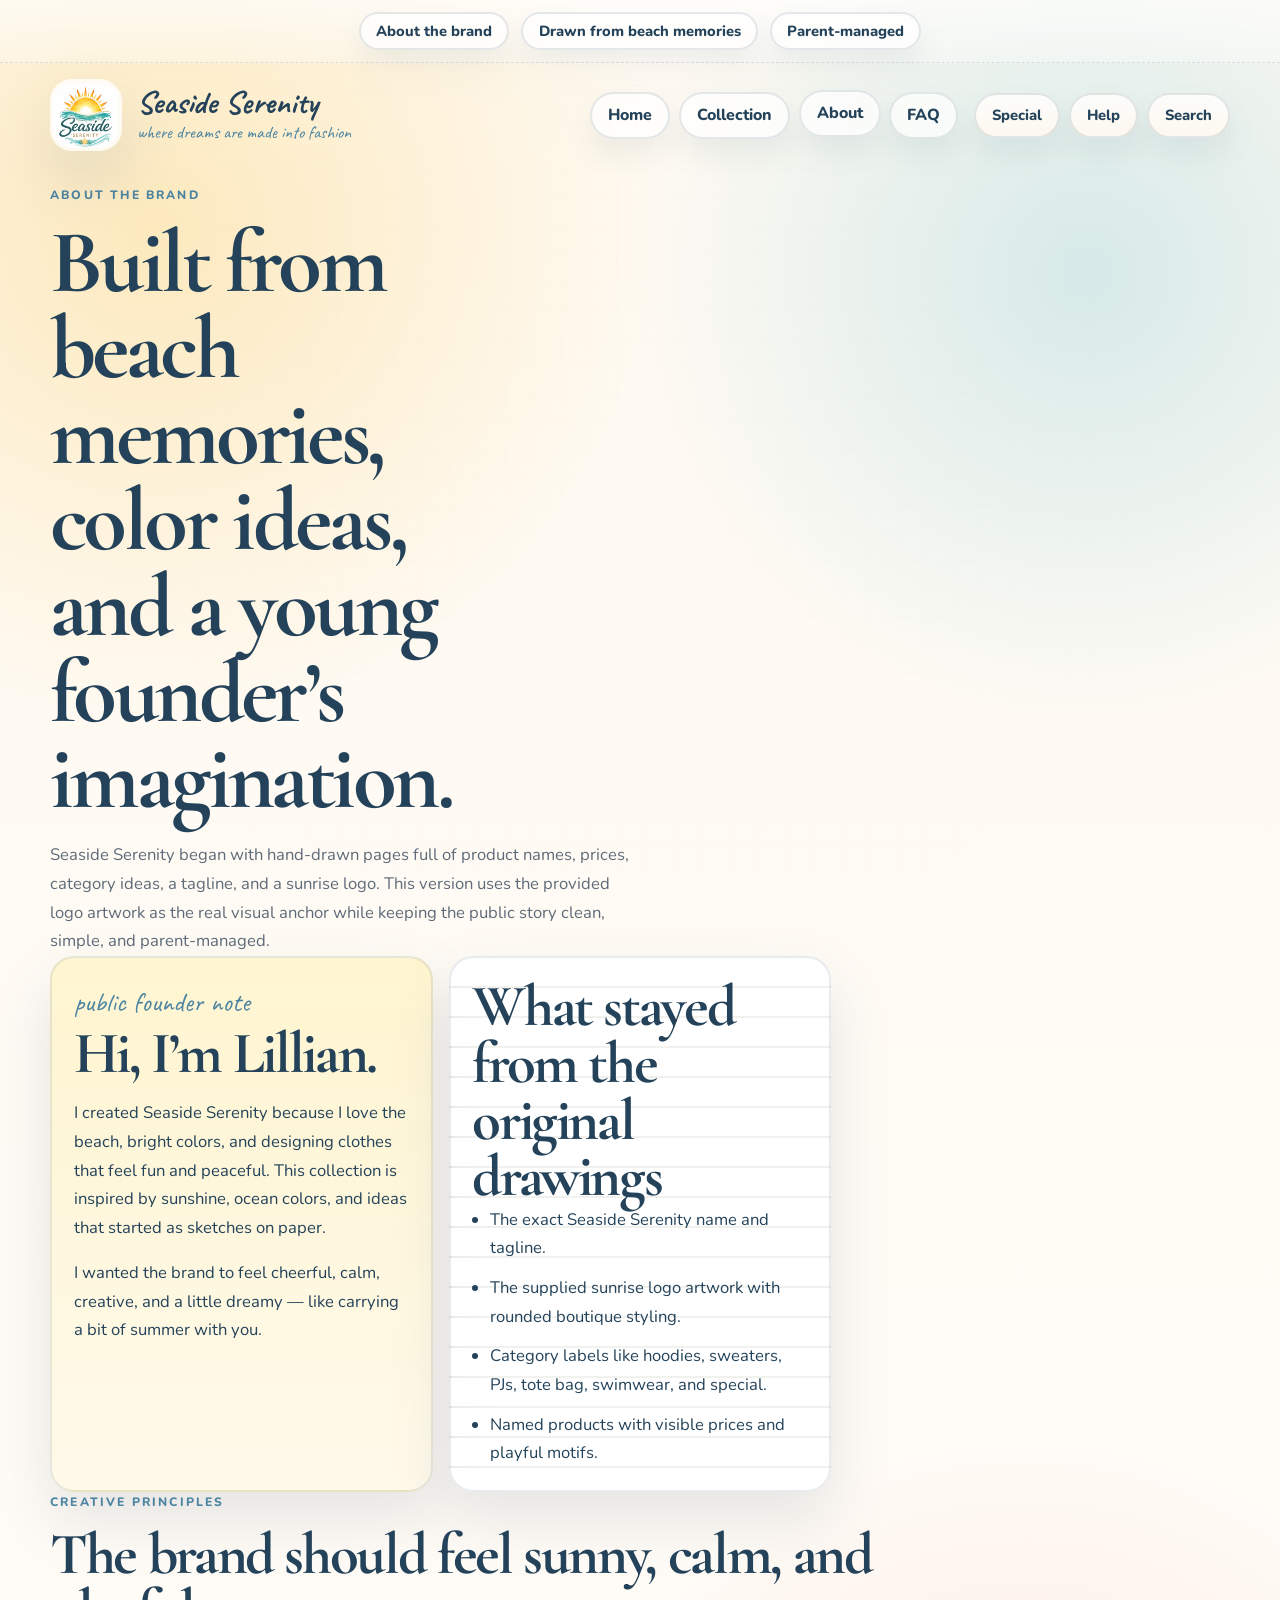
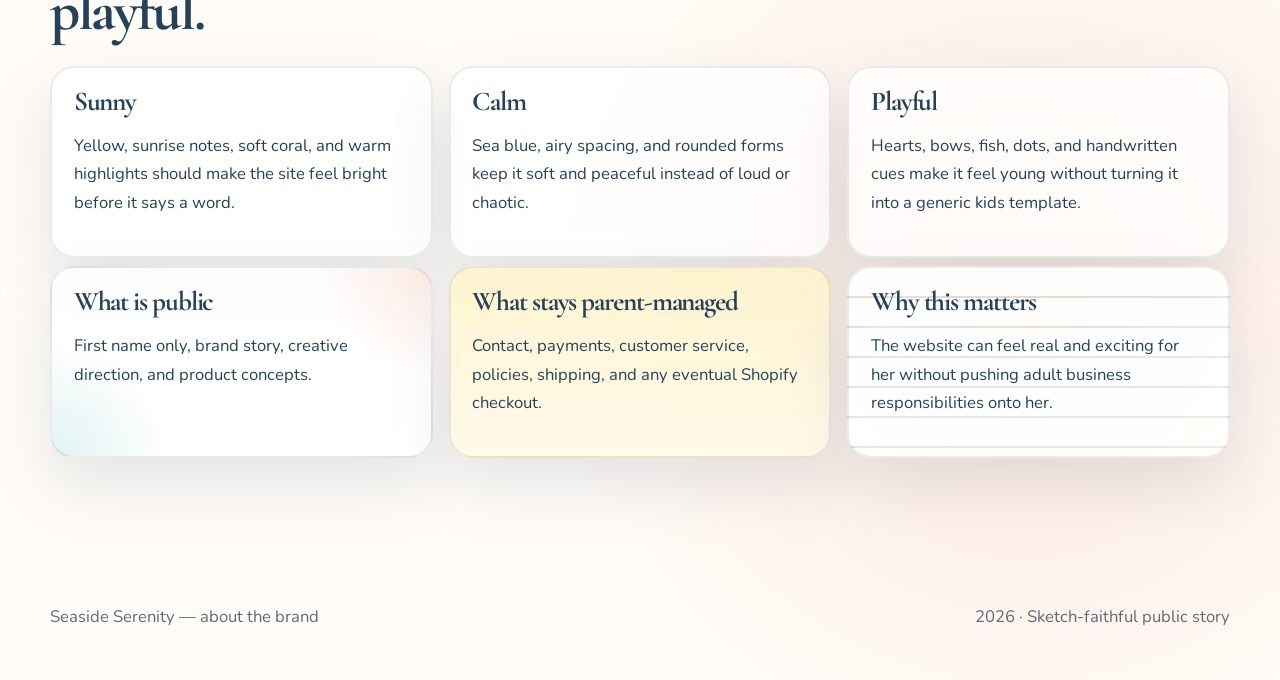
==== commit 2a5fbf54: "Use provided logo artwork across storefront" ====
--- a/about.html
+++ b/about.html
@@ -3,6 +3,7 @@
   <head>
     <meta charset="UTF-8" />
     <meta name="viewport" content="width=device-width, initial-scale=1.0" />
+    <link rel="icon" type="image/png" href="assets/logo-provided.png" />
     <title>About — Seaside Serenity</title>
     <meta name="description" content="The public founder story and creative direction behind Seaside Serenity." />
     <link rel="preconnect" href="https://fonts.googleapis.com" />
@@ -25,7 +26,7 @@
 
       <header class="topbar container">
         <a class="brand" href="index.html" aria-label="Seaside Serenity home">
-          <img src="assets/logo-seaside-serenity.svg" alt="Seaside Serenity logo" />
+          <img src="assets/logo-provided.png" alt="Seaside Serenity logo" />
           <span>
             <strong>Seaside Serenity</strong>
             <em>where dreams are made into fashion</em>
@@ -54,7 +55,7 @@
           <p class="eyebrow">About the brand</p>
           <h1>Built from beach memories, color ideas, and a young founder’s imagination.</h1>
           <p class="lede">
-            Seaside Serenity began with hand-drawn pages full of product names, prices, category ideas, a tagline, and a sunrise logo concept. This version keeps that energy visible while presenting it in a cleaner public story.
+            Seaside Serenity began with hand-drawn pages full of product names, prices, category ideas, a tagline, and a sunrise logo. This version uses the provided logo artwork as the real visual anchor while keeping the public story clean, simple, and parent-managed.
           </p>
         </section>
 
@@ -74,7 +75,7 @@
             <h2>What stayed from the original drawings</h2>
             <ul class="detail-list stacked">
               <li>The exact Seaside Serenity name and tagline.</li>
-              <li>A sun / sunrise logo motif with rounded boutique styling.</li>
+              <li>The supplied sunrise logo artwork with rounded boutique styling.</li>
               <li>Category labels like hoodies, sweaters, PJs, tote bag, swimwear, and special.</li>
               <li>Named products with visible prices and playful motifs.</li>
             </ul>
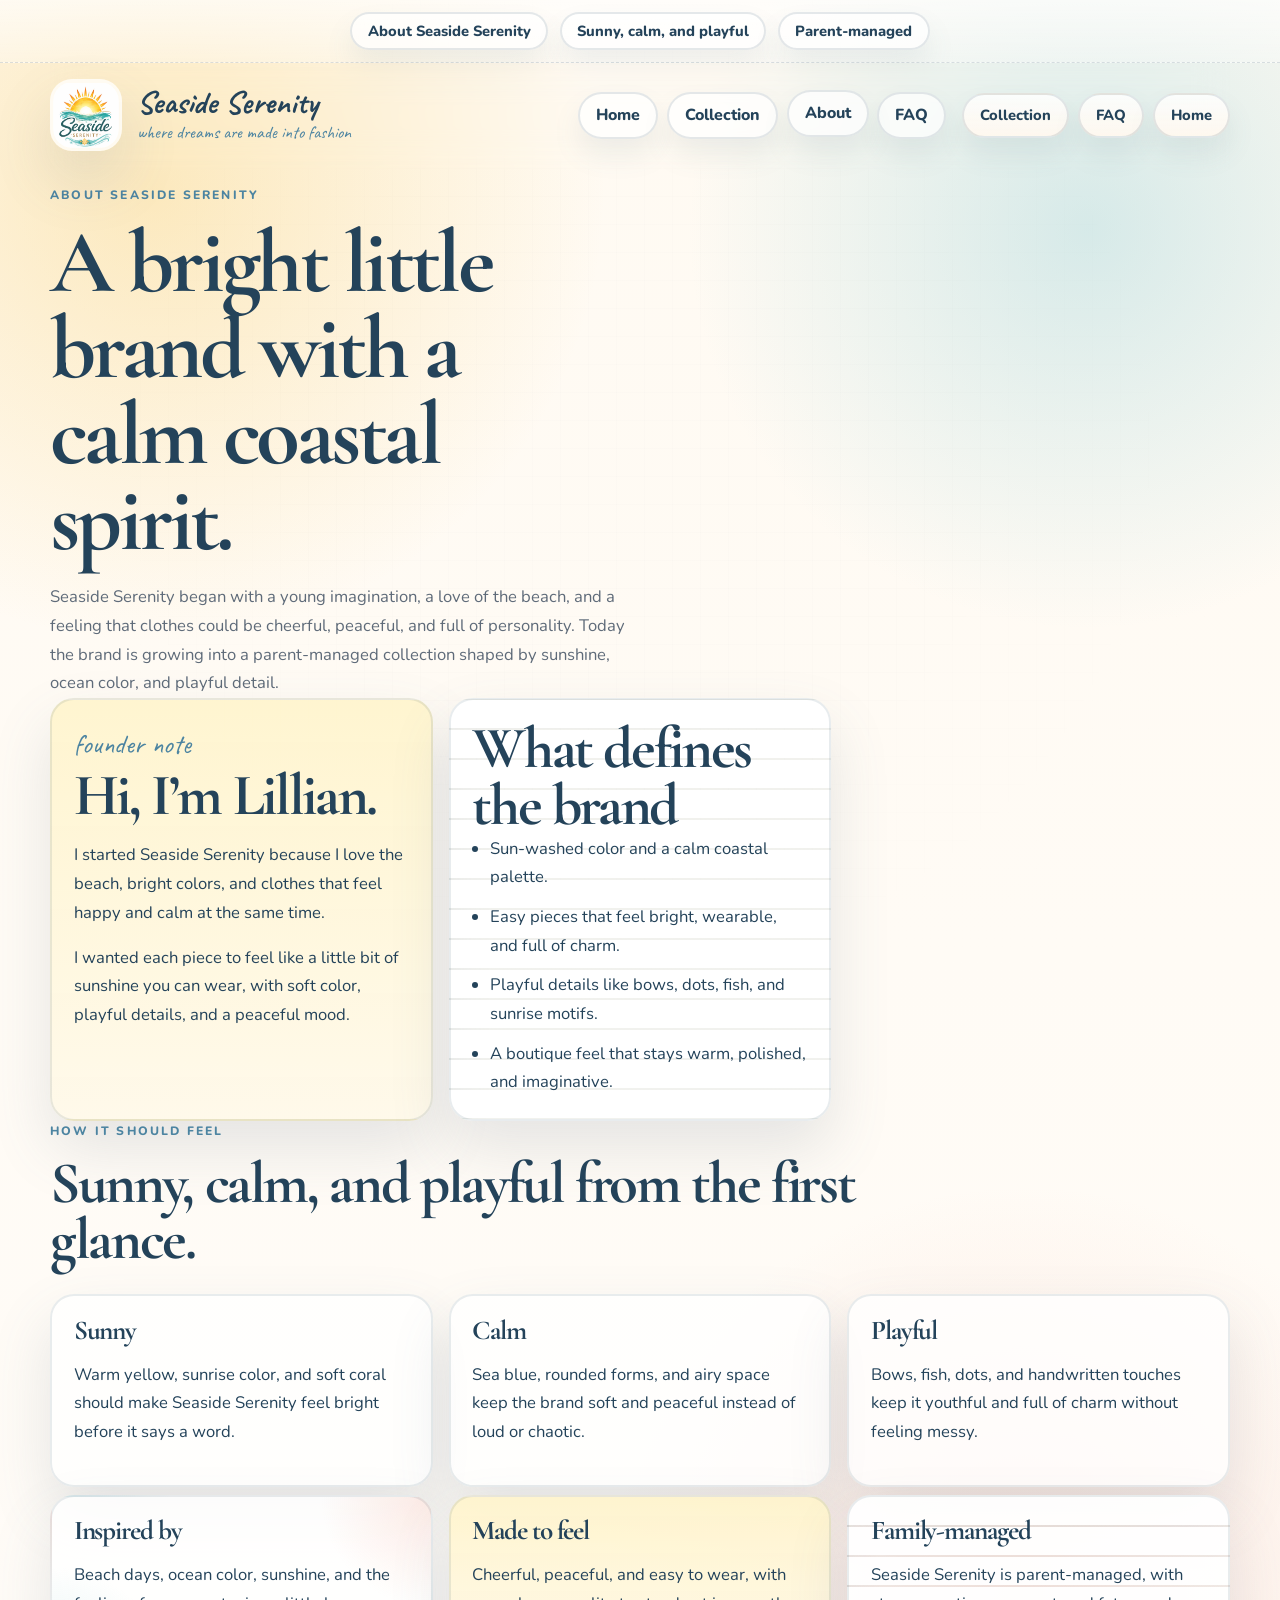
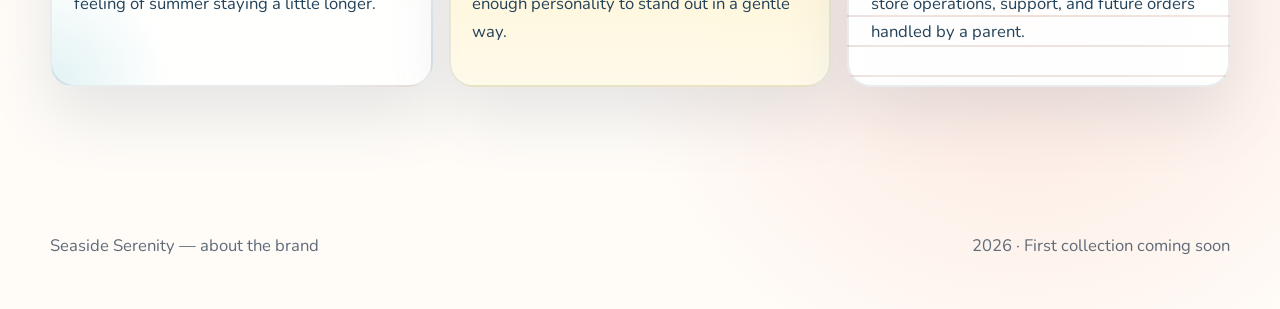
==== commit 67ce7e03: "Rewrite storefront copy for launch-ready voice" ====
--- a/about.html
+++ b/about.html
@@ -5,7 +5,10 @@
     <meta name="viewport" content="width=device-width, initial-scale=1.0" />
     <link rel="icon" type="image/png" href="assets/logo-provided.png" />
     <title>About — Seaside Serenity</title>
-    <meta name="description" content="The public founder story and creative direction behind Seaside Serenity." />
+    <meta
+      name="description"
+      content="Learn the story behind Seaside Serenity, a sunny coastal brand shaped by imagination, color, and a calm boutique point of view."
+    />
     <link rel="preconnect" href="https://fonts.googleapis.com" />
     <link rel="preconnect" href="https://fonts.gstatic.com" crossorigin />
     <link
@@ -18,8 +21,8 @@
     <div class="site-shell">
       <div class="announcement-bar">
         <div class="container announcement-inner">
-          <span>About the brand</span>
-          <span>Drawn from beach memories</span>
+          <span>About Seaside Serenity</span>
+          <span>Sunny, calm, and playful</span>
           <span>Parent-managed</span>
         </div>
       </div>
@@ -43,62 +46,63 @@
             <a href="index.html#faq">FAQ</a>
           </nav>
           <div class="utility-actions">
-            <a class="utility-pill" href="collection.html#special">Special</a>
-            <a class="utility-pill" href="index.html#faq">Help</a>
-            <a class="utility-pill" href="collection.html">Search</a>
+            <a class="utility-pill" href="collection.html">Collection</a>
+            <a class="utility-pill" href="index.html#faq">FAQ</a>
+            <a class="utility-pill" href="index.html">Home</a>
           </div>
         </div>
       </header>
 
       <main class="container section about-layout">
         <section class="about-hero reveal">
-          <p class="eyebrow">About the brand</p>
-          <h1>Built from beach memories, color ideas, and a young founder’s imagination.</h1>
+          <p class="eyebrow">About Seaside Serenity</p>
+          <h1>A bright little brand with a calm coastal spirit.</h1>
           <p class="lede">
-            Seaside Serenity began with hand-drawn pages full of product names, prices, category ideas, a tagline, and a sunrise logo. This version uses the provided logo artwork as the real visual anchor while keeping the public story clean, simple, and parent-managed.
+            Seaside Serenity began with a young imagination, a love of the beach, and a feeling that clothes could be cheerful, peaceful, and full of personality.
+            Today the brand is growing into a parent-managed collection shaped by sunshine, ocean color, and playful detail.
           </p>
         </section>
 
         <section class="about-grid">
           <article class="about-card note-card reveal">
-            <p class="scribble">public founder note</p>
+            <p class="scribble">founder note</p>
             <h2>Hi, I’m Lillian.</h2>
             <p>
-              I created Seaside Serenity because I love the beach, bright colors, and designing clothes that feel fun and peaceful. This collection is inspired by sunshine, ocean colors, and ideas that started as sketches on paper.
+              I started Seaside Serenity because I love the beach, bright colors, and clothes that feel happy and calm at the same time.
             </p>
             <p>
-              I wanted the brand to feel cheerful, calm, creative, and a little dreamy — like carrying a bit of summer with you.
+              I wanted each piece to feel like a little bit of sunshine you can wear, with soft color, playful details, and a peaceful mood.
             </p>
           </article>
 
           <article class="about-card lined-card reveal delay-1">
-            <h2>What stayed from the original drawings</h2>
+            <h2>What defines the brand</h2>
             <ul class="detail-list stacked">
-              <li>The exact Seaside Serenity name and tagline.</li>
-              <li>The supplied sunrise logo artwork with rounded boutique styling.</li>
-              <li>Category labels like hoodies, sweaters, PJs, tote bag, swimwear, and special.</li>
-              <li>Named products with visible prices and playful motifs.</li>
+              <li>Sun-washed color and a calm coastal palette.</li>
+              <li>Easy pieces that feel bright, wearable, and full of charm.</li>
+              <li>Playful details like bows, dots, fish, and sunrise motifs.</li>
+              <li>A boutique feel that stays warm, polished, and imaginative.</li>
             </ul>
           </article>
         </section>
 
         <section class="principles reveal">
           <div class="section-heading left">
-            <p class="eyebrow">Creative principles</p>
-            <h2>The brand should feel sunny, calm, and playful.</h2>
+            <p class="eyebrow">How it should feel</p>
+            <h2>Sunny, calm, and playful from the first glance.</h2>
           </div>
           <div class="principle-grid">
             <article class="principle-card">
               <h3>Sunny</h3>
-              <p>Yellow, sunrise notes, soft coral, and warm highlights should make the site feel bright before it says a word.</p>
+              <p>Warm yellow, sunrise color, and soft coral should make Seaside Serenity feel bright before it says a word.</p>
             </article>
             <article class="principle-card">
               <h3>Calm</h3>
-              <p>Sea blue, airy spacing, and rounded forms keep it soft and peaceful instead of loud or chaotic.</p>
+              <p>Sea blue, rounded forms, and airy space keep the brand soft and peaceful instead of loud or chaotic.</p>
             </article>
             <article class="principle-card">
               <h3>Playful</h3>
-              <p>Hearts, bows, fish, dots, and handwritten cues make it feel young without turning it into a generic kids template.</p>
+              <p>Bows, fish, dots, and handwritten touches keep it youthful and full of charm without feeling messy.</p>
             </article>
           </div>
         </section>
@@ -106,16 +110,16 @@
         <section class="section sketch-board reveal">
           <div class="board-grid">
             <article class="board-card wash-card">
-              <h3>What is public</h3>
-              <p>First name only, brand story, creative direction, and product concepts.</p>
+              <h3>Inspired by</h3>
+              <p>Beach days, ocean color, sunshine, and the feeling of summer staying a little longer.</p>
             </article>
             <article class="board-card note-card">
-              <h3>What stays parent-managed</h3>
-              <p>Contact, payments, customer service, policies, shipping, and any eventual Shopify checkout.</p>
+              <h3>Made to feel</h3>
+              <p>Cheerful, peaceful, and easy to wear, with enough personality to stand out in a gentle way.</p>
             </article>
             <article class="board-card lined-card">
-              <h3>Why this matters</h3>
-              <p>The website can feel real and exciting for her without pushing adult business responsibilities onto her.</p>
+              <h3>Family-managed</h3>
+              <p>Seaside Serenity is parent-managed, with store operations, support, and future orders handled by a parent.</p>
             </article>
           </div>
         </section>
@@ -123,7 +127,7 @@
 
       <footer class="footer container">
         <p>Seaside Serenity — about the brand</p>
-        <p><span id="year"></span> · Sketch-faithful public story</p>
+        <p><span id="year"></span> · First collection coming soon</p>
       </footer>
     </div>
     <script src="script.js"></script>
--- a/styles.css
+++ b/styles.css
@@ -488,6 +488,13 @@
   padding: 1.2rem 1.2rem 1.35rem;
 }
 
+.product-actions {
+  display: flex;
+  flex-wrap: wrap;
+  gap: 0.7rem;
+  margin-top: 1rem;
+}
+
 .product-topline span {
   color: var(--sea-deep);
   font-weight: 800;
@@ -572,6 +579,528 @@
   background: rgba(255,255,255,0.86);
 }
 
+.detail-copy {
+  display: grid;
+  gap: 0.8rem;
+}
+
+.detail-tags,
+.preview-pill-row {
+  display: flex;
+  flex-wrap: wrap;
+  gap: 0.65rem;
+}
+
+.detail-tags span,
+.preview-pill {
+  display: inline-flex;
+  align-items: center;
+  min-height: 2rem;
+  padding: 0.35rem 0.8rem;
+  border-radius: 999px;
+  background: rgba(255,255,255,0.84);
+  border: 1px dashed rgba(36, 67, 90, 0.2);
+  font-size: 0.84rem;
+  font-weight: 800;
+  color: var(--sea-deep);
+}
+
+.button-small {
+  min-height: 2.8rem;
+  padding: 0.75rem 1rem;
+}
+
+.review-runway {
+  padding-top: 0.5rem;
+}
+
+.runway-grid,
+.question-grid,
+.preview-info-grid {
+  display: grid;
+  gap: 1rem;
+}
+
+.runway-grid {
+  grid-template-columns: repeat(3, minmax(0, 1fr));
+}
+
+.runway-link {
+  display: grid;
+  gap: 0.45rem;
+  padding: 1.35rem;
+  border-radius: var(--radius-lg);
+  border: 2px solid rgba(36, 67, 90, 0.1);
+  background:
+    linear-gradient(180deg, rgba(255,255,255,0.94), rgba(255,248,239,0.88));
+  box-shadow: var(--shadow-soft);
+  text-decoration: none;
+  color: inherit;
+  transition: transform 160ms ease, box-shadow 160ms ease;
+}
+
+.runway-link:hover {
+  transform: translateY(-3px) rotate(-0.25deg);
+  box-shadow: var(--shadow);
+}
+
+.runway-link span {
+  font-family: "Caveat", cursive;
+  font-size: 1.35rem;
+  font-weight: 700;
+  color: var(--sea-deep);
+}
+
+.runway-link strong {
+  font-family: "Cormorant Garamond", serif;
+  font-size: 2rem;
+  line-height: 1;
+}
+
+.runway-link em {
+  font-style: normal;
+  color: var(--muted);
+  line-height: 1.55;
+}
+
+.preview-page {
+  padding-top: 1rem;
+}
+
+.preview-hero {
+  display: grid;
+  grid-template-columns: minmax(0, 0.9fr) minmax(320px, 1.1fr);
+  gap: 1.5rem;
+  align-items: center;
+}
+
+.preview-note-card,
+.preview-navigation-card,
+.preview-stage {
+  border-radius: var(--radius-lg);
+  border: 2px solid rgba(36, 67, 90, 0.1);
+  box-shadow: var(--shadow);
+}
+
+.preview-note-card,
+.preview-navigation-card {
+  padding: 1.35rem;
+  background: rgba(255,255,255,0.86);
+  margin-top: 1.4rem;
+}
+
+.preview-stage {
+  position: relative;
+  min-height: 34rem;
+  padding: 1.4rem;
+  background:
+    radial-gradient(circle at top left, rgba(246,199,87,0.26), transparent 22%),
+    radial-gradient(circle at bottom right, rgba(136,202,213,0.24), transparent 28%),
+    linear-gradient(180deg, rgba(255,255,255,0.95), rgba(255,248,239,0.92));
+}
+
+.stage-pill {
+  position: absolute;
+  top: 1rem;
+  right: 1rem;
+  display: inline-flex;
+  align-items: center;
+  min-height: 2rem;
+  padding: 0.35rem 0.8rem;
+  border-radius: 999px;
+  background: rgba(255,255,255,0.85);
+  border: 1px dashed rgba(36, 67, 90, 0.18);
+  font-size: 0.82rem;
+  font-weight: 800;
+  color: var(--sea-deep);
+}
+
+.garment {
+  --garment-top: #fcfbf8;
+  --garment-bottom: #efe9dc;
+  position: relative;
+  width: min(100%, 21rem);
+  margin: 4.2rem auto 0;
+  display: flex;
+  align-items: center;
+  justify-content: center;
+  background: linear-gradient(180deg, var(--garment-top), var(--garment-bottom));
+  box-shadow:
+    0 30px 50px rgba(36, 67, 90, 0.16),
+    inset 0 -0.9rem 1.4rem rgba(36, 67, 90, 0.05);
+}
+
+.garment::before,
+.garment::after {
+  content: "";
+  position: absolute;
+  background: inherit;
+  box-shadow: inherit;
+}
+
+.garment-tee,
+.garment-hoodie,
+.garment-sweatshirt {
+  height: 25rem;
+  border-radius: 2rem 2rem 2.8rem 2.8rem;
+}
+
+.garment-tee::before,
+.garment-tee::after,
+.garment-hoodie::before,
+.garment-hoodie::after,
+.garment-sweatshirt::before,
+.garment-sweatshirt::after {
+  top: 2.4rem;
+  width: 6.2rem;
+  height: 7.6rem;
+  z-index: -1;
+}
+
+.garment-tee::before,
+.garment-hoodie::before,
+.garment-sweatshirt::before {
+  left: -3.15rem;
+  border-radius: 1.6rem 0.6rem 1.6rem 2rem;
+  transform: rotate(24deg);
+}
+
+.garment-tee::after,
+.garment-hoodie::after,
+.garment-sweatshirt::after {
+  right: -3.15rem;
+  border-radius: 0.6rem 1.6rem 2rem 1.6rem;
+  transform: rotate(-24deg);
+}
+
+.garment-sweatshirt {
+  height: 24.5rem;
+}
+
+.garment-hood,
+.garment-pocket,
+.garment-handles {
+  position: absolute;
+}
+
+.garment-hood,
+.garment-pocket {
+  display: none;
+}
+
+.garment-hoodie .garment-hood {
+  display: block;
+  top: -2.6rem;
+  left: 50%;
+  width: 10rem;
+  height: 7.4rem;
+  transform: translateX(-50%);
+  border-radius: 52% 52% 38% 38%;
+  background: linear-gradient(180deg, var(--garment-top), var(--garment-bottom));
+  box-shadow:
+    0 18px 28px rgba(36, 67, 90, 0.08),
+    inset 0 -0.75rem 1rem rgba(36, 67, 90, 0.05);
+}
+
+.garment-hoodie .garment-pocket {
+  display: block;
+  bottom: 2.2rem;
+  left: 50%;
+  width: 9rem;
+  height: 4.7rem;
+  transform: translateX(-50%);
+  border-radius: 1rem 1rem 1.6rem 1.6rem;
+  border: 1px solid rgba(36, 67, 90, 0.1);
+  background: rgba(255,255,255,0.14);
+}
+
+.garment-tote {
+  width: min(100%, 18rem);
+  height: 22rem;
+  margin-top: 5rem;
+  border-radius: 0.9rem 0.9rem 1.5rem 1.5rem;
+}
+
+.garment-tote::before,
+.garment-tote::after {
+  display: none;
+}
+
+.garment-tote .garment-handles {
+  top: -3.6rem;
+  left: 50%;
+  width: 8.8rem;
+  height: 6.2rem;
+  transform: translateX(-50%);
+  border: 0.95rem solid rgba(141, 116, 85, 0.82);
+  border-bottom: 0;
+  border-radius: 5rem 5rem 0 0;
+}
+
+.shell-foam {
+  --garment-top: #fffcf6;
+  --garment-bottom: #f0ebde;
+}
+
+.shell-sun {
+  --garment-top: #fffdf8;
+  --garment-bottom: #f7f2e7;
+}
+
+.shell-sky {
+  --garment-top: #f3f7fb;
+  --garment-bottom: #dbe7f1;
+}
+
+.shell-sand {
+  --garment-top: #f7f0df;
+  --garment-bottom: #e7d9bb;
+}
+
+.shell-grey {
+  --garment-top: #e8ebf0;
+  --garment-bottom: #bcc4cf;
+}
+
+.shell-canvas {
+  --garment-top: #f4ead6;
+  --garment-bottom: #dec7a0;
+}
+
+.design-mark {
+  position: relative;
+  width: 68%;
+  height: 36%;
+  margin-top: -1.4rem;
+  border-radius: 1.4rem;
+  border: 1px solid rgba(36, 67, 90, 0.1);
+  box-shadow:
+    0 18px 28px rgba(36, 67, 90, 0.09),
+    inset 0 0 0 0.15rem rgba(255,255,255,0.4);
+  overflow: hidden;
+  display: flex;
+  align-items: flex-end;
+  justify-content: center;
+  padding: 0.8rem;
+}
+
+.design-mark::before,
+.design-mark::after {
+  content: "";
+  position: absolute;
+}
+
+.design-label {
+  position: relative;
+  z-index: 2;
+  font-family: "Caveat", cursive;
+  font-size: 1.35rem;
+  font-weight: 700;
+  color: var(--ink);
+  background: rgba(255,255,255,0.78);
+  padding: 0.12rem 0.7rem;
+  border-radius: 999px;
+  box-shadow: var(--shadow-soft);
+}
+
+.design-sunset {
+  background:
+    radial-gradient(circle at 52% 34%, rgba(255,244,197,0.96), transparent 16%),
+    linear-gradient(180deg, #ffe5aa 0%, #f7b08f 42%, #8cc9d4 100%);
+}
+
+.design-sunset::before {
+  left: 10%;
+  right: 10%;
+  bottom: 26%;
+  height: 0.18rem;
+  background: rgba(36, 67, 90, 0.18);
+}
+
+.design-yellow {
+  background:
+    radial-gradient(circle at 50% 38%, rgba(255,245,178,0.98), transparent 20%),
+    conic-gradient(from 0deg at 50% 38%, rgba(255,220,125,0.7), rgba(255,239,190,0) 22%, rgba(255,220,125,0.7) 44%, rgba(255,239,190,0) 66%, rgba(255,220,125,0.7) 88%, rgba(255,239,190,0) 100%),
+    linear-gradient(180deg, #f4cb57 0%, #ffe79a 100%);
+}
+
+.design-dots {
+  background:
+    radial-gradient(circle, rgba(255,255,255,0.92) 0 11%, transparent 13%) 0 0/26px 26px,
+    linear-gradient(135deg, #e5eef5, #aec7dc 60%, #f7ddab 100%);
+}
+
+.design-catamaran {
+  background:
+    radial-gradient(circle at 50% 28%, rgba(255,245,194,0.95), transparent 14%),
+    linear-gradient(180deg, #ffe4ad 0%, #ffcfa2 42%, #8ecdda 100%);
+}
+
+.design-catamaran::before {
+  left: 39%;
+  bottom: 35%;
+  width: 0;
+  height: 0;
+  border-left: 1.3rem solid transparent;
+  border-right: 1.3rem solid transparent;
+  border-bottom: 3.6rem solid rgba(255,255,255,0.92);
+  transform: skewX(-8deg);
+}
+
+.design-catamaran::after {
+  left: 29%;
+  right: 29%;
+  bottom: 26%;
+  height: 0.22rem;
+  background: rgba(36, 67, 90, 0.36);
+  box-shadow: 0 -0.8rem 0 rgba(36, 67, 90, 0.12);
+}
+
+.design-bow {
+  background: linear-gradient(135deg, #eef2f6, #c7cfda 58%, #f8e2dd 100%);
+}
+
+.design-bow::before,
+.design-bow::after {
+  top: 34%;
+  width: 4.4rem;
+  height: 3rem;
+  border: 0.38rem solid rgba(107, 124, 148, 0.42);
+  border-radius: 55% 50% 55% 50%;
+  background: rgba(255,255,255,0.26);
+}
+
+.design-bow::before {
+  left: 26%;
+  transform: rotate(8deg);
+}
+
+.design-bow::after {
+  right: 26%;
+  transform: rotate(-8deg);
+}
+
+.design-fish {
+  background: linear-gradient(135deg, #d6eff4, #7fbfd1 62%, #f8d178 100%);
+}
+
+.design-fish::before {
+  left: 32%;
+  top: 34%;
+  width: 5rem;
+  height: 2.8rem;
+  border-radius: 55% 55% 48% 48%;
+  background: rgba(255,255,255,0.78);
+}
+
+.design-fish::after {
+  left: 57%;
+  top: 36%;
+  width: 2.2rem;
+  height: 2.2rem;
+  background: rgba(255,255,255,0.78);
+  clip-path: polygon(0 50%, 100% 0, 100% 100%);
+}
+
+.garment-tag {
+  position: absolute;
+  right: 1rem;
+  bottom: 1rem;
+  display: inline-flex;
+  align-items: center;
+  min-height: 2rem;
+  padding: 0.3rem 0.75rem;
+  border-radius: 999px;
+  background: rgba(255,255,255,0.82);
+  border: 1px solid rgba(36, 67, 90, 0.12);
+  font-size: 0.82rem;
+  font-weight: 800;
+  color: var(--sea-deep);
+}
+
+.preview-info-grid,
+.question-grid {
+  grid-template-columns: repeat(3, minmax(0, 1fr));
+}
+
+.preview-support-copy {
+  margin-top: 1rem;
+  color: var(--muted);
+}
+
+.swatch-list {
+  display: flex;
+  flex-wrap: wrap;
+  gap: 0.8rem;
+  margin-top: 0.3rem;
+}
+
+.swatch-card {
+  display: inline-flex;
+  align-items: center;
+  gap: 0.55rem;
+  min-height: 2.2rem;
+  padding: 0.4rem 0.75rem;
+  border-radius: 999px;
+  background: rgba(255,255,255,0.82);
+  border: 1px solid rgba(36, 67, 90, 0.1);
+}
+
+.swatch-card strong {
+  font-size: 0.88rem;
+}
+
+.swatch-chip {
+  width: 1rem;
+  height: 1rem;
+  border-radius: 999px;
+  box-shadow: inset 0 0 0 1px rgba(36, 67, 90, 0.14);
+}
+
+.swatch-coral {
+  background: #f4a48e;
+}
+
+.swatch-sea {
+  background: #88cad5;
+}
+
+.swatch-cream {
+  background: #fff2d6;
+}
+
+.swatch-sun {
+  background: #f6c757;
+}
+
+.swatch-sky {
+  background: #bfd8ea;
+}
+
+.swatch-powder {
+  background: #d6e3ef;
+}
+
+.swatch-sand {
+  background: #efd3ac;
+}
+
+.swatch-peach {
+  background: #ffd7b2;
+}
+
+.swatch-grey {
+  background: #c4ccd6;
+}
+
+.swatch-blush {
+  background: #f1d7d8;
+}
+
+.swatch-canvas {
+  background: #e6d0aa;
+}
+
 .footer {
   display: flex;
   align-items: center;
@@ -646,6 +1175,9 @@
   .hero,
   .promise-strip,
   .product-grid,
+  .runway-grid,
+  .preview-info-grid,
+  .question-grid,
   .board-grid,
   .faq-grid,
   .principle-grid,
@@ -663,20 +1195,27 @@
   .faq-grid > :last-child,
   .principle-grid > :last-child,
   .about-grid > :last-child,
-  .promise-panels > :last-child {
+  .promise-panels > :last-child,
+  .runway-grid > :last-child,
+  .preview-info-grid > :last-child,
+  .question-grid > :last-child {
     grid-column: span 2;
   }
 }
 
 @media (max-width: 860px) {
   .topbar {
-    align-items: flex-start;
+    display: grid;
+    grid-template-columns: minmax(0, 1fr) auto;
+    align-items: start;
   }
 
   .header-actions {
+    grid-column: 1 / -1;
     width: 100%;
     flex-direction: column;
     align-items: stretch;
+    gap: 0.75rem;
   }
 
   .site-nav {
@@ -691,14 +1230,29 @@
   }
 
   .utility-actions {
+    display: none;
+    width: 100%;
     flex-wrap: wrap;
+  }
+
+  .utility-actions.open {
+    display: flex;
   }
 
   .nav-toggle {
     display: inline-flex;
+    justify-content: center;
+    align-items: center;
+    min-width: 5.1rem;
+    min-height: 3rem;
+    margin-top: 0.35rem;
   }
 
   .product-grid,
+  .runway-grid,
+  .preview-hero,
+  .preview-info-grid,
+  .question-grid,
   .board-grid,
   .faq-grid,
   .principle-grid,
@@ -720,6 +1274,10 @@
     grid-template-columns: 1fr;
   }
 
+  .preview-stage {
+    min-height: 30rem;
+  }
+
   .footer {
     flex-direction: column;
     align-items: flex-start;
@@ -737,6 +1295,8 @@
 
   .brand {
     align-items: flex-start;
+    gap: 0.65rem;
+    min-width: 0;
   }
 
   .brand img {
@@ -750,6 +1310,10 @@
 
   .brand em {
     font-size: 0.98rem;
+  }
+
+  .brand span:last-child {
+    min-width: 0;
   }
 
   .announcement-inner,
@@ -760,4 +1324,76 @@
   .utility-actions {
     gap: 0.55rem;
   }
-}
+
+  .runway-link strong {
+    font-size: 1.7rem;
+  }
+
+  .preview-stage {
+    min-height: 26rem;
+    padding: 1.1rem;
+  }
+
+  .garment {
+    width: min(100%, 15rem);
+  }
+
+  .garment-tee,
+  .garment-hoodie,
+  .garment-sweatshirt {
+    height: 20rem;
+  }
+
+  .garment-tee::before,
+  .garment-tee::after,
+  .garment-hoodie::before,
+  .garment-hoodie::after,
+  .garment-sweatshirt::before,
+  .garment-sweatshirt::after {
+    width: 4.6rem;
+    height: 5.8rem;
+    top: 2rem;
+  }
+
+  .garment-tee::before,
+  .garment-hoodie::before,
+  .garment-sweatshirt::before {
+    left: -2.35rem;
+  }
+
+  .garment-tee::after,
+  .garment-hoodie::after,
+  .garment-sweatshirt::after {
+    right: -2.35rem;
+  }
+
+  .garment-hoodie .garment-hood {
+    width: 7.6rem;
+    height: 5.8rem;
+    top: -2rem;
+  }
+
+  .garment-hoodie .garment-pocket {
+    width: 6.8rem;
+    height: 3.8rem;
+  }
+
+  .garment-tote {
+    width: min(100%, 14rem);
+    height: 18rem;
+  }
+
+  .garment-tote .garment-handles {
+    width: 6.8rem;
+    height: 4.8rem;
+  }
+
+  .design-mark {
+    width: 72%;
+    height: 34%;
+  }
+
+  .design-label {
+    font-size: 1.1rem;
+  }
+}
